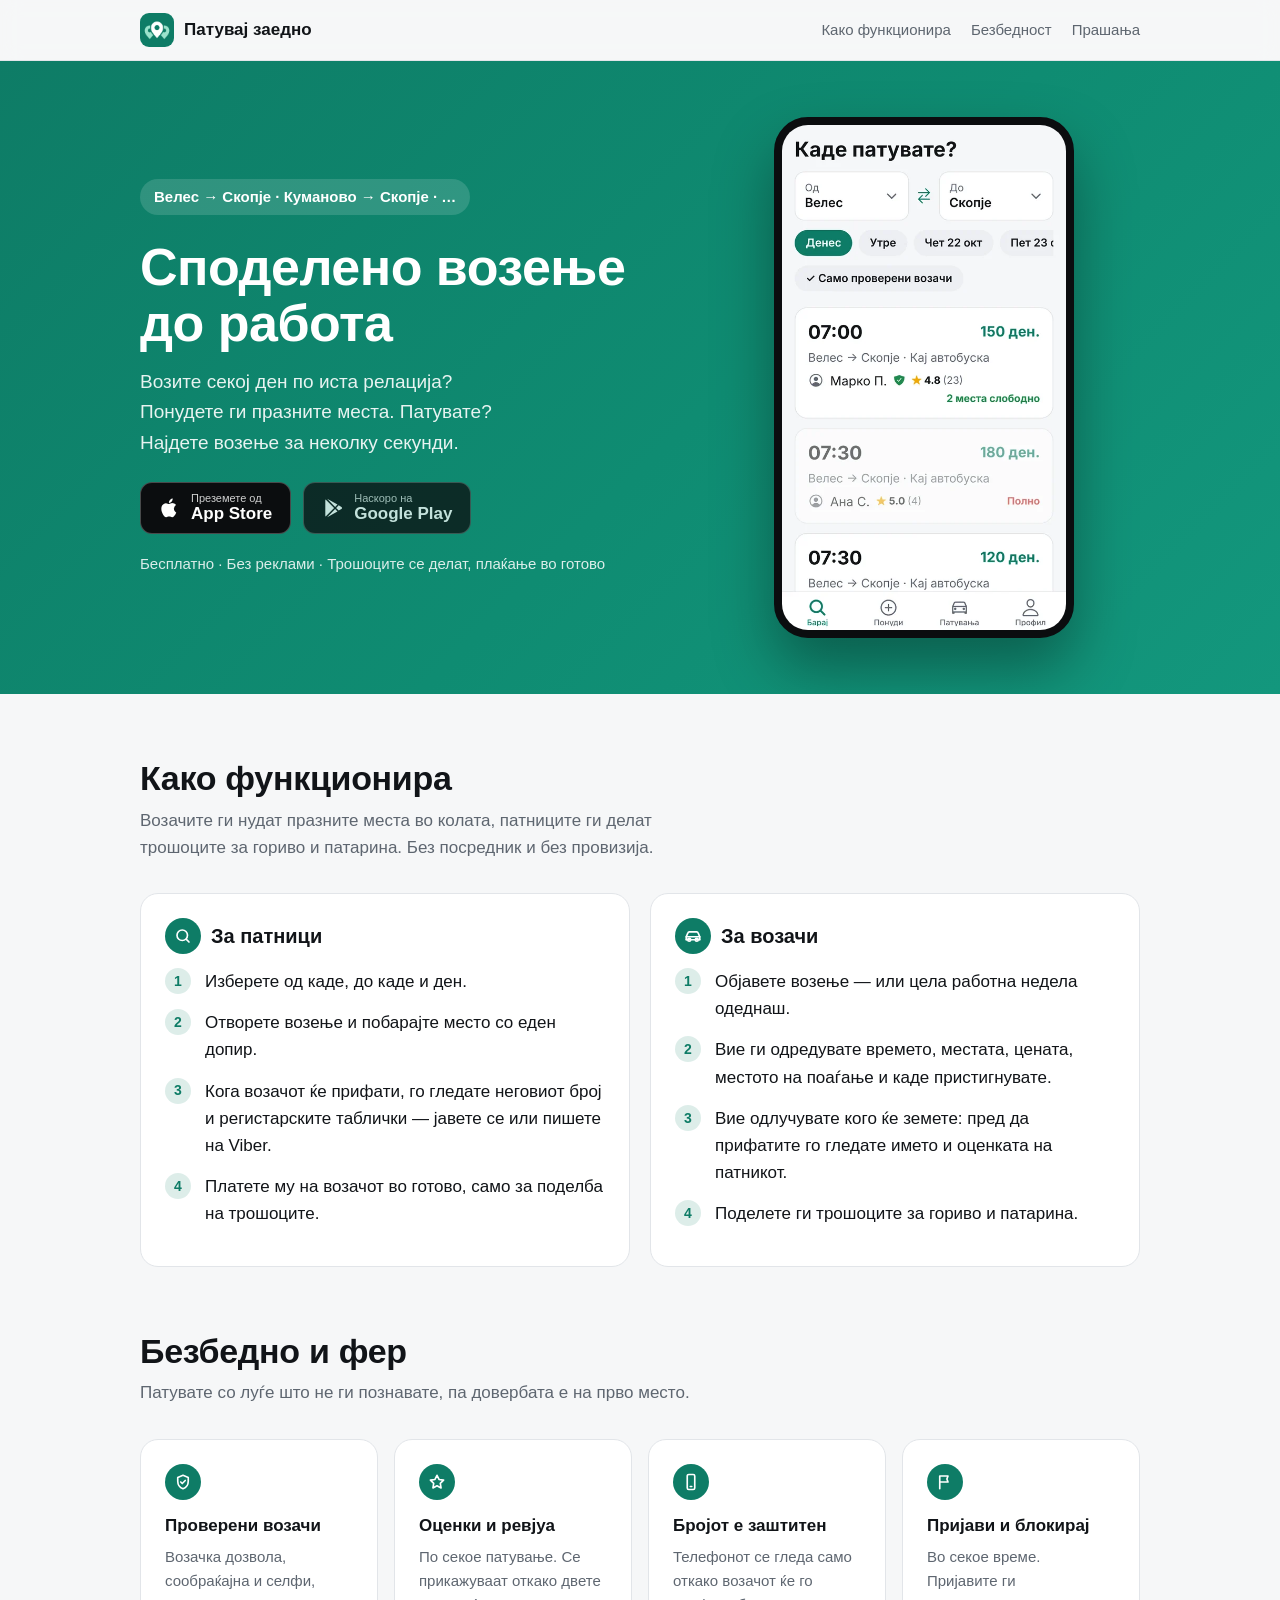
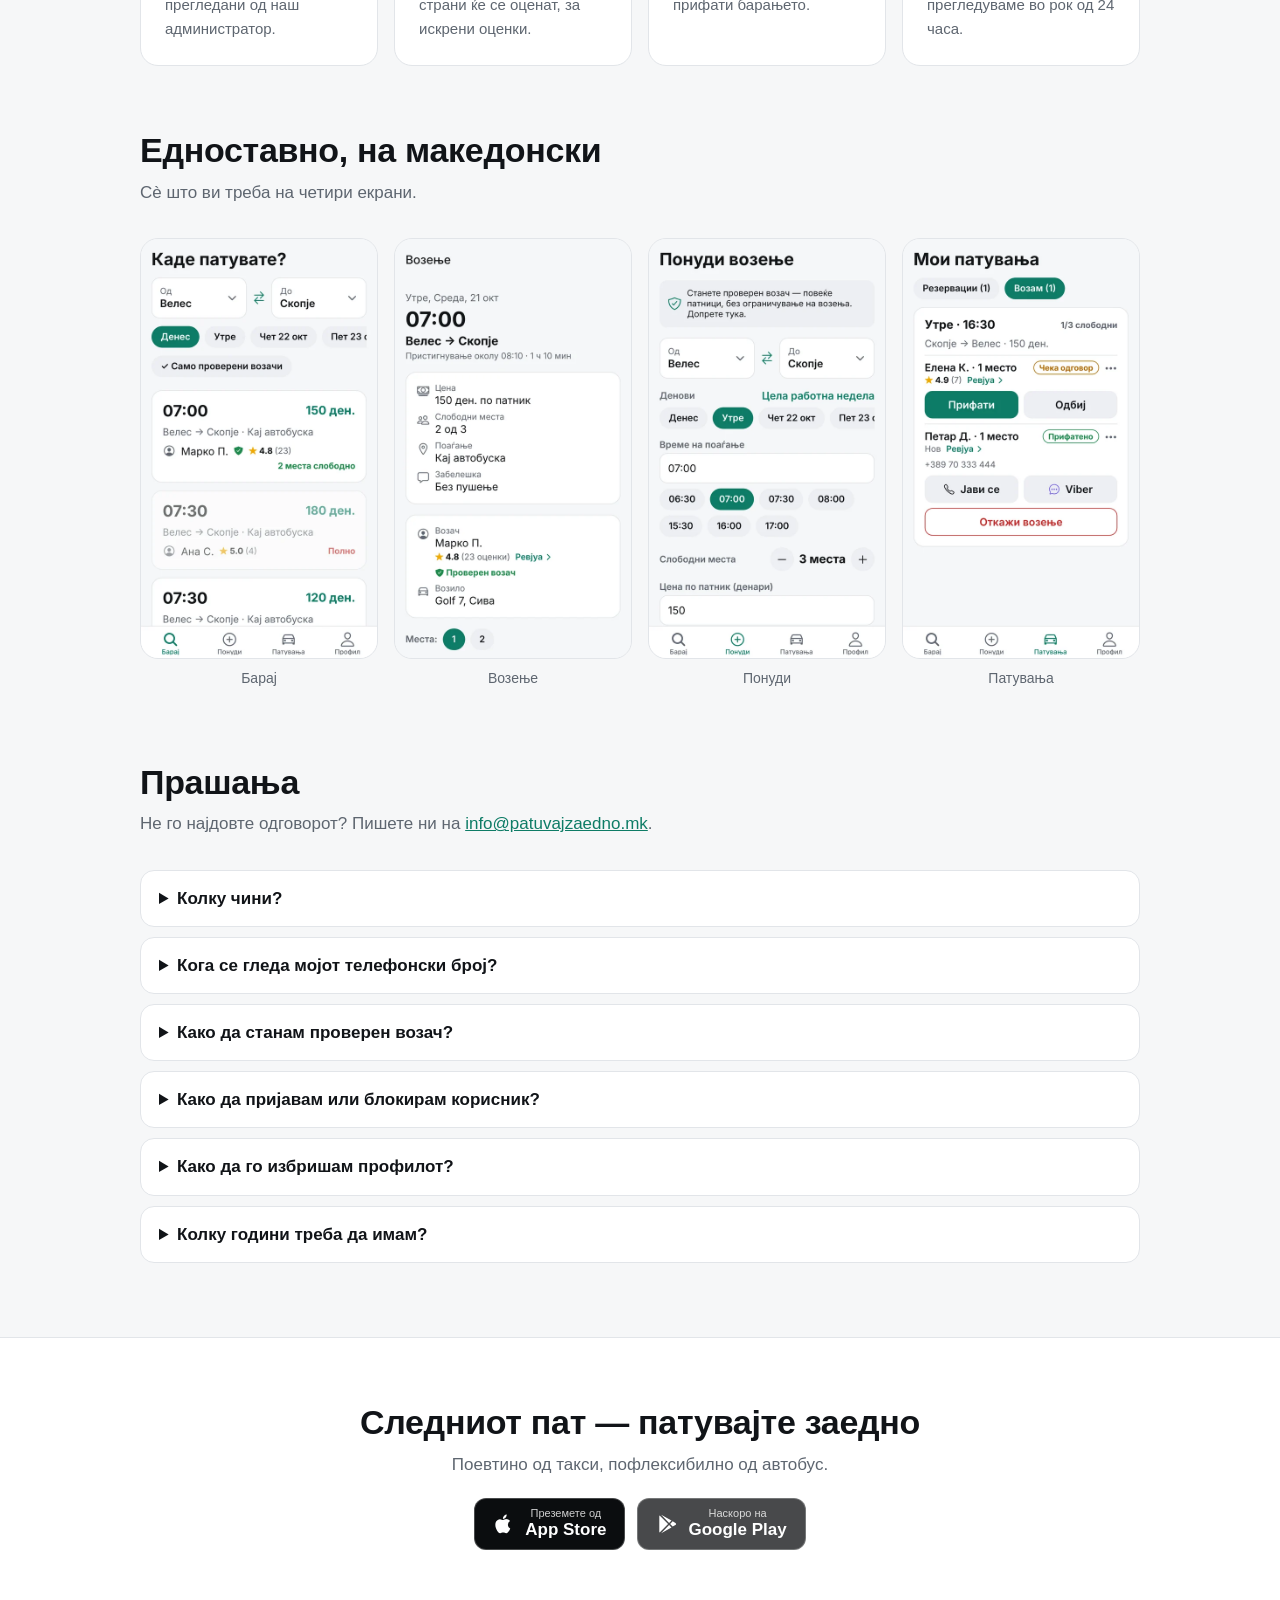
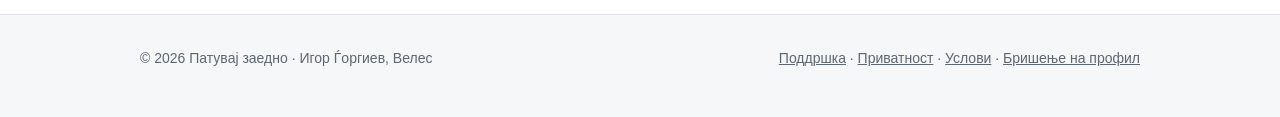
==== index.html @ eb83bfa4 "Add files via upload" ====
<!doctype html>
<html lang="mk">
<head>
<meta charset="utf-8">
<meta name="viewport" content="width=device-width, initial-scale=1">
<title>Патувај заедно — споделено возење до работа</title>
<meta name="description" content="Споделено возење за секојдневни патници низ Македонија: Велес–Скопје, Куманово–Скопје и други релации. Возачите ги нудат празните места, патниците ги делат трошоците. Бесплатно, без реклами.">
<meta name="theme-color" content="#0E7C66">
<link rel="icon" href="img/favicon.png">
<link rel="apple-touch-icon" href="img/apple-touch-icon.png">
<meta property="og:type" content="website">
<meta property="og:title" content="Патувај заедно — споделено возење до работа">
<meta property="og:description" content="Возите секој ден по иста релација? Понудете ги празните места. Патувате? Најдете возење за неколку секунди.">
<meta property="og:image" content="https://patuvajzaedno.mk/img/social-share.png">
<meta property="og:url" content="https://patuvajzaedno.mk/">
<meta name="twitter:card" content="summary_large_image">
<style>
  :root {
    --brand: #0e7c66; --brand-2: #13977d; --mint: #9be3cc;
    --text: #111418; --muted: #5e6670; --bg: #f6f7f8; --card: #ffffff; --border: #e2e5e9;
  }
  @media (prefers-color-scheme: dark) {
    :root { --text: #f2f4f6; --muted: #a3abb5; --bg: #0d0f12; --card: #171a1f; --border: #2a2f36; }
  }
  * { box-sizing: border-box; }
  html { scroll-behavior: smooth; }
  body { margin: 0; background: var(--bg); color: var(--text);
         font: 17px/1.6 -apple-system, BlinkMacSystemFont, "Segoe UI", Roboto, "Helvetica Neue", Arial, sans-serif; }
  a { color: var(--brand); }
  @media (prefers-color-scheme: dark) { a { color: #2bb596; } }
  .wrap { max-width: 1040px; margin: 0 auto; padding: 0 20px; }

  /* Top bar */
  .top { position: sticky; top: 0; z-index: 10; background: color-mix(in srgb, var(--bg) 88%, transparent);
         backdrop-filter: blur(10px); -webkit-backdrop-filter: blur(10px); border-bottom: 1px solid var(--border); }
  .top .wrap { display: flex; align-items: center; justify-content: space-between; height: 60px; gap: 16px; }
  .logo { display: flex; align-items: center; gap: 10px; text-decoration: none; color: var(--text); font-weight: 700; }
  .logo img { width: 34px; height: 34px; border-radius: 9px; }
  .top nav { display: flex; gap: 20px; font-size: 15px; }
  .top nav a { color: var(--muted); text-decoration: none; }
  .top nav a:hover { color: var(--text); }
  @media (max-width: 640px) { .top nav { display: none; } }

  /* Hero */
  .hero { background: linear-gradient(135deg, #0e7c66 0%, #0f8c72 55%, #13977d 100%); color: #fff; overflow: hidden; }
  .hero .wrap { display: grid; grid-template-columns: 1.1fr .9fr; gap: 40px; align-items: center; padding-top: 56px; padding-bottom: 56px; }
  .hero h1 { font-size: clamp(34px, 5vw, 52px); line-height: 1.08; margin: 0 0 16px; letter-spacing: -0.5px; }
  .hero p.lead { font-size: 19px; margin: 0 0 24px; color: rgba(255,255,255,.9); max-width: 34ch; }
  .routes { display: inline-block; background: rgba(255,255,255,.14); border-radius: 999px; padding: 6px 14px; font-size: 15px; font-weight: 600; margin-bottom: 24px; }
  .stores { display: flex; flex-wrap: wrap; gap: 12px; }
  .store { display: inline-flex; align-items: center; gap: 10px; min-height: 52px; padding: 8px 18px; border-radius: 12px;
           background: #0b0d0f; color: #fff; text-decoration: none; border: 1px solid rgba(255,255,255,.25); }
  .store svg { width: 22px; height: 22px; fill: #fff; flex: none; }
  .store small { display: block; font-size: 11px; opacity: .8; line-height: 1.1; }
  .store b { display: block; font-size: 17px; line-height: 1.2; }
  .store.soon { opacity: .75; cursor: default; }
  .facts { margin: 18px 0 0; font-size: 15px; color: rgba(255,255,255,.85); }
  .phone { justify-self: center; width: min(300px, 80%); border-radius: 34px; border: 8px solid #0b0d0f; background: #0b0d0f;
           box-shadow: 0 30px 60px rgba(0,0,0,.35); overflow: hidden; }
  .phone img { display: block; width: 100%; height: auto; }
  @media (max-width: 820px) {
    .hero .wrap { grid-template-columns: 1fr; padding-top: 40px; padding-bottom: 48px; }
    .phone { width: min(260px, 70%); }
  }

  /* Sections */
  section { padding: 64px 0; }
  section h2 { font-size: clamp(26px, 3.5vw, 34px); line-height: 1.2; margin: 0 0 8px; letter-spacing: -0.3px; }
  section .sub { color: var(--muted); margin: 0 0 32px; max-width: 60ch; }
  .two { display: grid; grid-template-columns: 1fr 1fr; gap: 20px; }
  @media (max-width: 760px) { .two { grid-template-columns: 1fr; } }
  .card { background: var(--card); border: 1px solid var(--border); border-radius: 18px; padding: 24px; }
  .card h3 { margin: 0 0 14px; font-size: 20px; display: flex; align-items: center; gap: 10px; }
  .badge { width: 36px; height: 36px; border-radius: 50%; background: var(--brand); display: grid; place-items: center; flex: none; }
  .badge svg { width: 18px; height: 18px; fill: none; stroke: #fff; stroke-width: 2.2; stroke-linecap: round; stroke-linejoin: round; }
  ol.steps { margin: 0; padding: 0; list-style: none; counter-reset: s; }
  ol.steps li { counter-increment: s; position: relative; padding: 0 0 14px 40px; }
  ol.steps li::before { content: counter(s); position: absolute; left: 0; top: 0; width: 26px; height: 26px; border-radius: 50%;
                        background: color-mix(in srgb, var(--brand) 14%, transparent); color: var(--brand); font-weight: 700;
                        font-size: 14px; display: grid; place-items: center; }
  @media (prefers-color-scheme: dark) { ol.steps li::before { color: #2bb596; } }

  .grid4 { display: grid; grid-template-columns: repeat(4, 1fr); gap: 16px; }
  @media (max-width: 900px) { .grid4 { grid-template-columns: 1fr 1fr; } }
  @media (max-width: 520px) { .grid4 { grid-template-columns: 1fr; } }
  .feature h3 { font-size: 17px; margin: 12px 0 6px; }
  .feature p { margin: 0; color: var(--muted); font-size: 15px; }

  .shots { display: grid; grid-auto-flow: column; grid-auto-columns: minmax(200px, 1fr); gap: 16px; overflow-x: auto;
           padding-bottom: 8px; scroll-snap-type: x mandatory; }
  .shots figure { margin: 0; scroll-snap-align: start; }
  .shots img { width: 100%; height: auto; border-radius: 18px; border: 1px solid var(--border); display: block; }
  .shots figcaption { text-align: center; color: var(--muted); font-size: 14px; margin-top: 8px; }

  details { background: var(--card); border: 1px solid var(--border); border-radius: 14px; padding: 14px 18px; margin-bottom: 10px; }
  summary { cursor: pointer; font-weight: 600; }
  details p { margin: 10px 0 0; color: var(--muted); }

  .cta { background: var(--card); border-top: 1px solid var(--border); border-bottom: 1px solid var(--border); text-align: center; }
  .cta .stores { justify-content: center; margin-top: 20px; }
  footer { padding: 32px 0 48px; color: var(--muted); font-size: 14px; }
  footer .wrap { display: flex; flex-wrap: wrap; justify-content: space-between; gap: 12px; }
  footer a { color: var(--muted); }
</style>
</head>
<body>

<header class="top">
  <div class="wrap">
    <a class="logo" href="./"><img src="img/icon-192.png" alt="">Патувај заедно</a>
    <nav>
      <a href="#kako">Како функционира</a>
      <a href="#bezbednost">Безбедност</a>
      <a href="#prasanja">Прашања</a>
    </nav>
  </div>
</header>

<div class="hero">
  <div class="wrap">
    <div>
      <div class="routes">Велес → Скопје · Куманово → Скопје · …</div>
      <h1>Споделено возење до работа</h1>
      <p class="lead">Возите секој ден по иста релација? Понудете ги празните места. Патувате? Најдете возење за неколку секунди.</p>
      <div class="stores" data-stores></div>
      <p class="facts">Бесплатно · Без реклами · Трошоците се делат, плаќање во готово</p>
    </div>
    <div class="phone"><img src="img/screen-search.webp" width="540" height="960" alt="Апликацијата: листа на возења Велес → Скопје"></div>
  </div>
</div>

<main>
  <section id="kako">
    <div class="wrap">
      <h2>Како функционира</h2>
      <p class="sub">Возачите ги нудат празните места во колата, патниците ги делат трошоците за гориво и патарина. Без посредник и без провизија.</p>
      <div class="two">
        <div class="card">
          <h3><span class="badge"><svg viewBox="0 0 24 24"><circle cx="11" cy="11" r="7"/><path d="m20 20-3.5-3.5"/></svg></span>За патници</h3>
          <ol class="steps">
            <li>Изберете од каде, до каде и ден.</li>
            <li>Отворете возење и побарајте место со еден допир.</li>
            <li>Кога возачот ќе прифати, го гледате неговиот број и регистарските таблички — јавете се или пишете на Viber.</li>
            <li>Платете му на возачот во готово, само за поделба на трошоците.</li>
          </ol>
        </div>
        <div class="card">
          <h3><span class="badge"><svg viewBox="0 0 24 24"><path d="M3 17v-4l2.2-5.2A2 2 0 0 1 7 6.5h10a2 2 0 0 1 1.8 1.3L21 13v4"/><path d="M3 13h18M3 17h18"/><circle cx="7" cy="17" r="2"/><circle cx="17" cy="17" r="2"/></svg></span>За возачи</h3>
          <ol class="steps">
            <li>Објавете возење — или цела работна недела одеднаш.</li>
            <li>Вие ги одредувате времето, местата, цената, местото на поаѓање и каде пристигнувате.</li>
            <li>Вие одлучувате кого ќе земете: пред да прифатите го гледате името и оценката на патникот.</li>
            <li>Поделете ги трошоците за гориво и патарина.</li>
          </ol>
        </div>
      </div>
    </div>
  </section>

  <section id="bezbednost" style="padding-top: 0">
    <div class="wrap">
      <h2>Безбедно и фер</h2>
      <p class="sub">Патувате со луѓе што не ги познавате, па довербата е на прво место.</p>
      <div class="grid4">
        <div class="card feature">
          <span class="badge"><svg viewBox="0 0 24 24"><path d="M12 3 5 6v5c0 4.5 3 8.5 7 10 4-1.5 7-5.5 7-10V6l-7-3Z"/><path d="m9 12 2 2 4-4"/></svg></span>
          <h3>Проверени возачи</h3>
          <p>Возачка дозвола, сообраќајна и селфи, прегледани од наш администратор.</p>
        </div>
        <div class="card feature">
          <span class="badge"><svg viewBox="0 0 24 24"><path d="m12 3 2.7 5.6 6.1.9-4.4 4.3 1 6.1L12 17l-5.4 2.9 1-6.1-4.4-4.3 6.1-.9L12 3Z"/></svg></span>
          <h3>Оценки и ревјуа</h3>
          <p>По секое патување. Се прикажуваат откако двете страни ќе се оценат, за искрени оценки.</p>
        </div>
        <div class="card feature">
          <span class="badge"><svg viewBox="0 0 24 24"><rect x="7" y="2" width="10" height="20" rx="2"/><path d="M11 18h2"/></svg></span>
          <h3>Бројот е заштитен</h3>
          <p>Телефонот се гледа само откако возачот ќе го прифати барањето.</p>
        </div>
        <div class="card feature">
          <span class="badge"><svg viewBox="0 0 24 24"><path d="M5 21V4h11l-1.5 4L16 12H5"/></svg></span>
          <h3>Пријави и блокирај</h3>
          <p>Во секое време. Пријавите ги прегледуваме во рок од 24 часа.</p>
        </div>
      </div>
    </div>
  </section>

  <section style="padding-top: 0">
    <div class="wrap">
      <h2>Едноставно, на македонски</h2>
      <p class="sub">Сè што ви треба на четири екрани.</p>
      <div class="shots">
        <figure><img src="img/screen-search.webp" width="540" height="960" loading="lazy" alt="Барај: возења по релација и ден"><figcaption>Барај</figcaption></figure>
        <figure><img src="img/screen-ride.webp" width="540" height="960" loading="lazy" alt="Детали за возење и проверен возач"><figcaption>Возење</figcaption></figure>
        <figure><img src="img/screen-offer.webp" width="540" height="960" loading="lazy" alt="Понуди возење за цела недела"><figcaption>Понуди</figcaption></figure>
        <figure><img src="img/screen-trips.webp" width="540" height="960" loading="lazy" alt="Патувања: прифаќање патници и контакт"><figcaption>Патувања</figcaption></figure>
      </div>
    </div>
  </section>

  <section id="prasanja" style="padding-top: 0">
    <div class="wrap">
      <h2>Прашања</h2>
      <p class="sub">Не го најдовте одговорот? Пишете ни на <a href="mailto:info@patuvajzaedno.mk">info@patuvajzaedno.mk</a>.</p>
      <details><summary>Колку чини?</summary><p>Апликацијата е бесплатна и без реклами. Патникот му плаќа на возачот во готово, само за поделба на трошоците за гориво и патарина. Ние не наплаќаме провизија.</p></details>
      <details><summary>Кога се гледа мојот телефонски број?</summary><p>Само откако возачот ќе го прифати барањето — тогаш возачот и патникот ги гледаат броевите еден на друг.</p></details>
      <details><summary>Како да станам проверен возач?</summary><p>Во апликацијата: Профил → Проверен возач. Сликајте ја возачката, сообраќајната дозвола и селфи. Проверуваме во рок од 24 часа, а потоа фотографиите се бришат.</p></details>
      <details><summary>Како да пријавам или блокирам корисник?</summary><p>Отворете го возењето и допрете „Пријави или блокирај го возачот“. За патник: Патувања → Возам → „⋯“ до неговото име.</p></details>
      <details><summary>Како да го избришам профилот?</summary><p>Профил → Избриши профил. Без апликацијата: <a href="delete-account.html">Бришење на профил</a>.</p></details>
      <details><summary>Колку години треба да имам?</summary><p>Апликацијата е наменета за лица постари од 18 години.</p></details>
    </div>
  </section>
</main>

<div class="cta">
  <section>
    <div class="wrap">
      <h2>Следниот пат — патувајте заедно</h2>
      <p class="sub" style="margin: 0 auto">Поевтино од такси, пофлексибилно од автобус.</p>
      <div class="stores" data-stores></div>
    </div>
  </section>
</div>

<footer>
  <div class="wrap">
    <span>© 2026 Патувај заедно · Игор Ѓоргиев, Велес</span>
    <span>
      <a href="support.html">Поддршка</a> ·
      <a href="privacy.html">Приватност</a> ·
      <a href="terms.html">Услови</a> ·
      <a href="delete-account.html">Бришење на профил</a>
    </span>
  </div>
</footer>

<script>
  // Store links: switch "live" to true when each store has published the app
  var STORES = {
    ios:     { live: true,  url: 'https://apps.apple.com/mk/app/id6822459895' },
    android: { live: false, url: 'https://play.google.com/store/apps/details?id=mk.patuvaj.app' }
  };
  var APPLE = '<svg viewBox="0 0 24 24"><path d="M16.4 12.6c0-2.6 2.1-3.8 2.2-3.9-1.2-1.8-3.1-2-3.7-2-1.6-.2-3.1.9-3.9.9-.8 0-2-.9-3.4-.9-1.7 0-3.3 1-4.2 2.6-1.8 3.1-.5 7.7 1.3 10.2.8 1.2 1.8 2.6 3.1 2.5 1.3-.1 1.7-.8 3.3-.8 1.5 0 1.9.8 3.3.8 1.4 0 2.2-1.2 3-2.4 1-1.4 1.4-2.7 1.4-2.8-.1 0-2.6-1-2.6-4.2ZM13.9 4.9c.7-.9 1.2-2 1-3.2-1 0-2.3.7-3 1.6-.7.8-1.2 2-1.1 3.1 1.2.1 2.3-.6 3.1-1.5Z"/></svg>';
  var PLAY = '<svg viewBox="0 0 24 24"><path d="M4 2.6c-.3.3-.4.7-.4 1.2v16.4c0 .5.1.9.4 1.2l9.2-9.4L4 2.6Zm10.3 10.5 2.6 2.7-11.3 6.4 8.7-9.1Zm0-2.2L5.6 1.8l11.3 6.4-2.6 2.7Zm3.9-1.8 3 1.7c.9.5.9 1.8 0 2.3l-3 1.7-2.8-2.9 2.8-2.8Z"/></svg>';
  function button(store, icon, top, name) {
    var s = STORES[store];
    if (s.live) return '<a class="store" href="' + s.url + '">' + icon + '<span><small>' + top + '</small><b>' + name + '</b></span></a>';
    return '<span class="store soon">' + icon + '<span><small>Наскоро на</small><b>' + name + '</b></span></span>';
  }
  document.querySelectorAll('[data-stores]').forEach(function (el) {
    el.innerHTML = button('ios', APPLE, 'Преземете од', 'App Store') + button('android', PLAY, 'Преземете од', 'Google Play');
  });
</script>
</body>
</html>
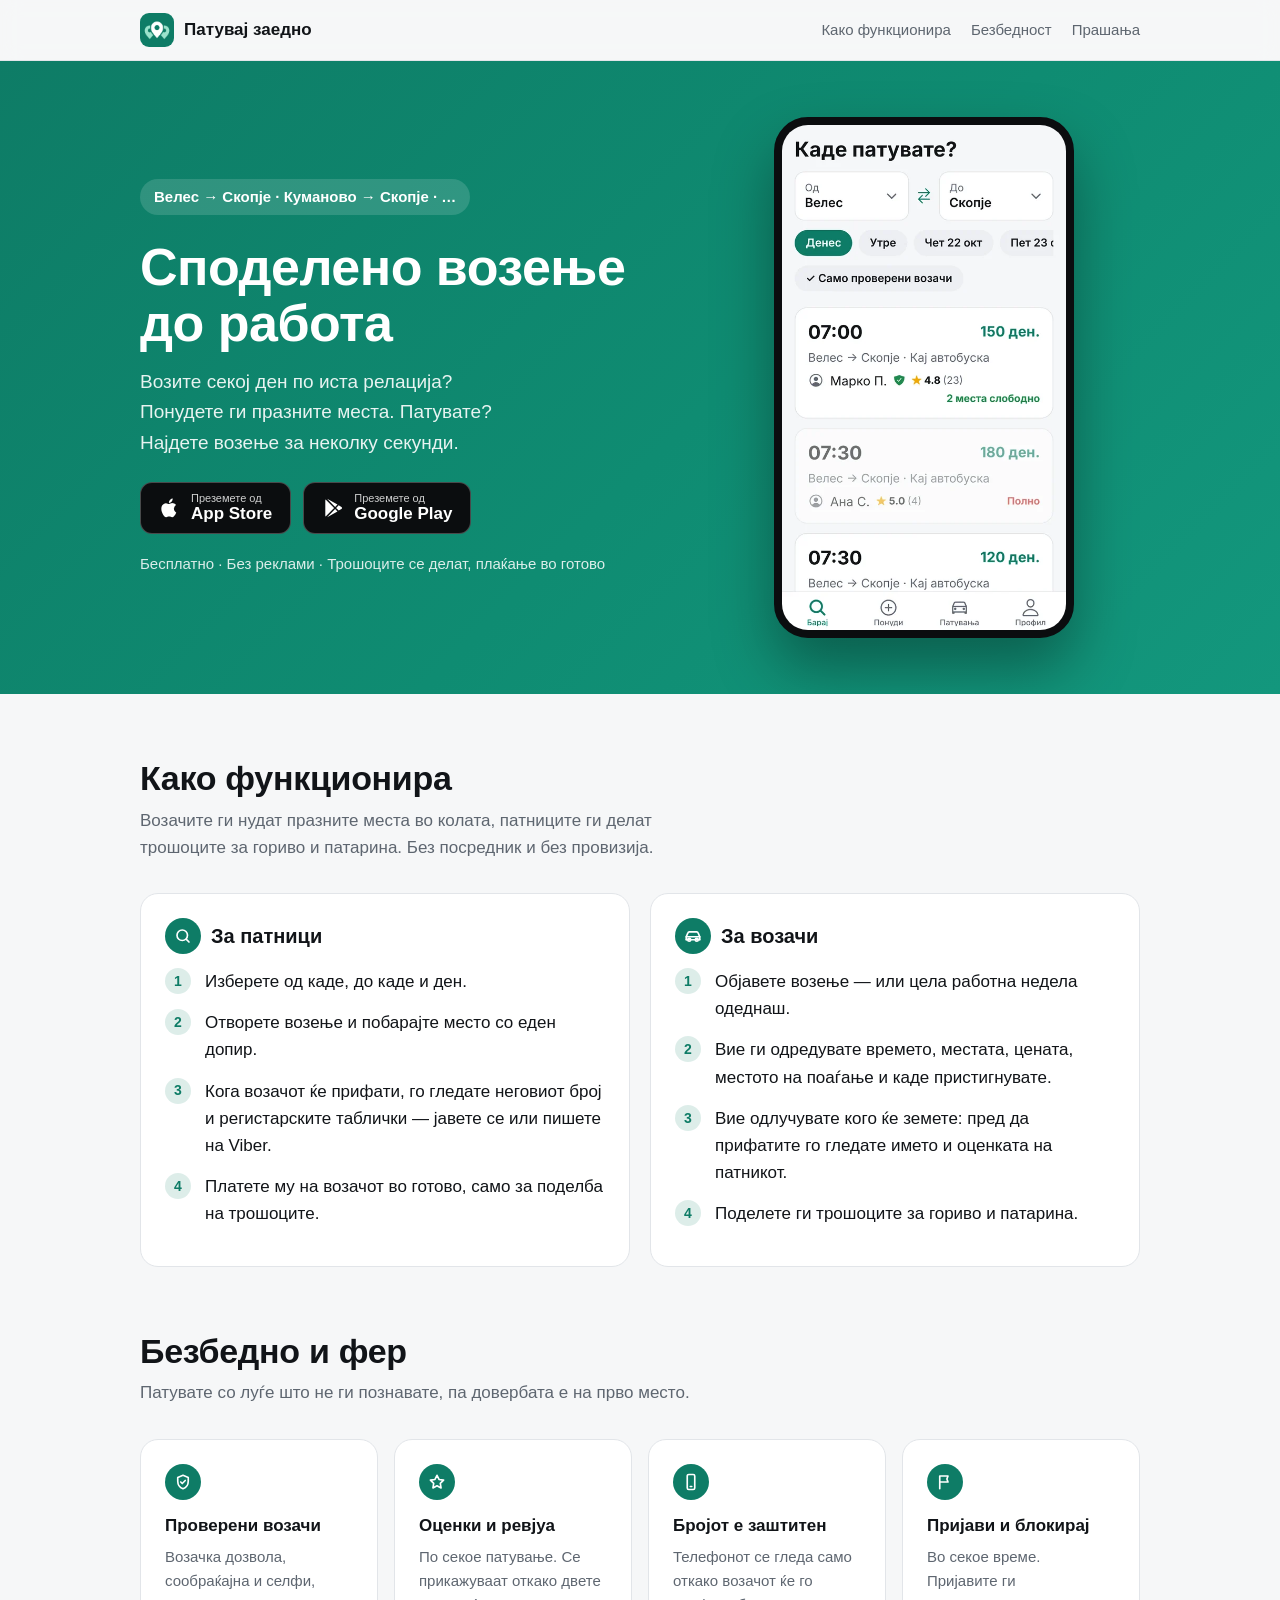
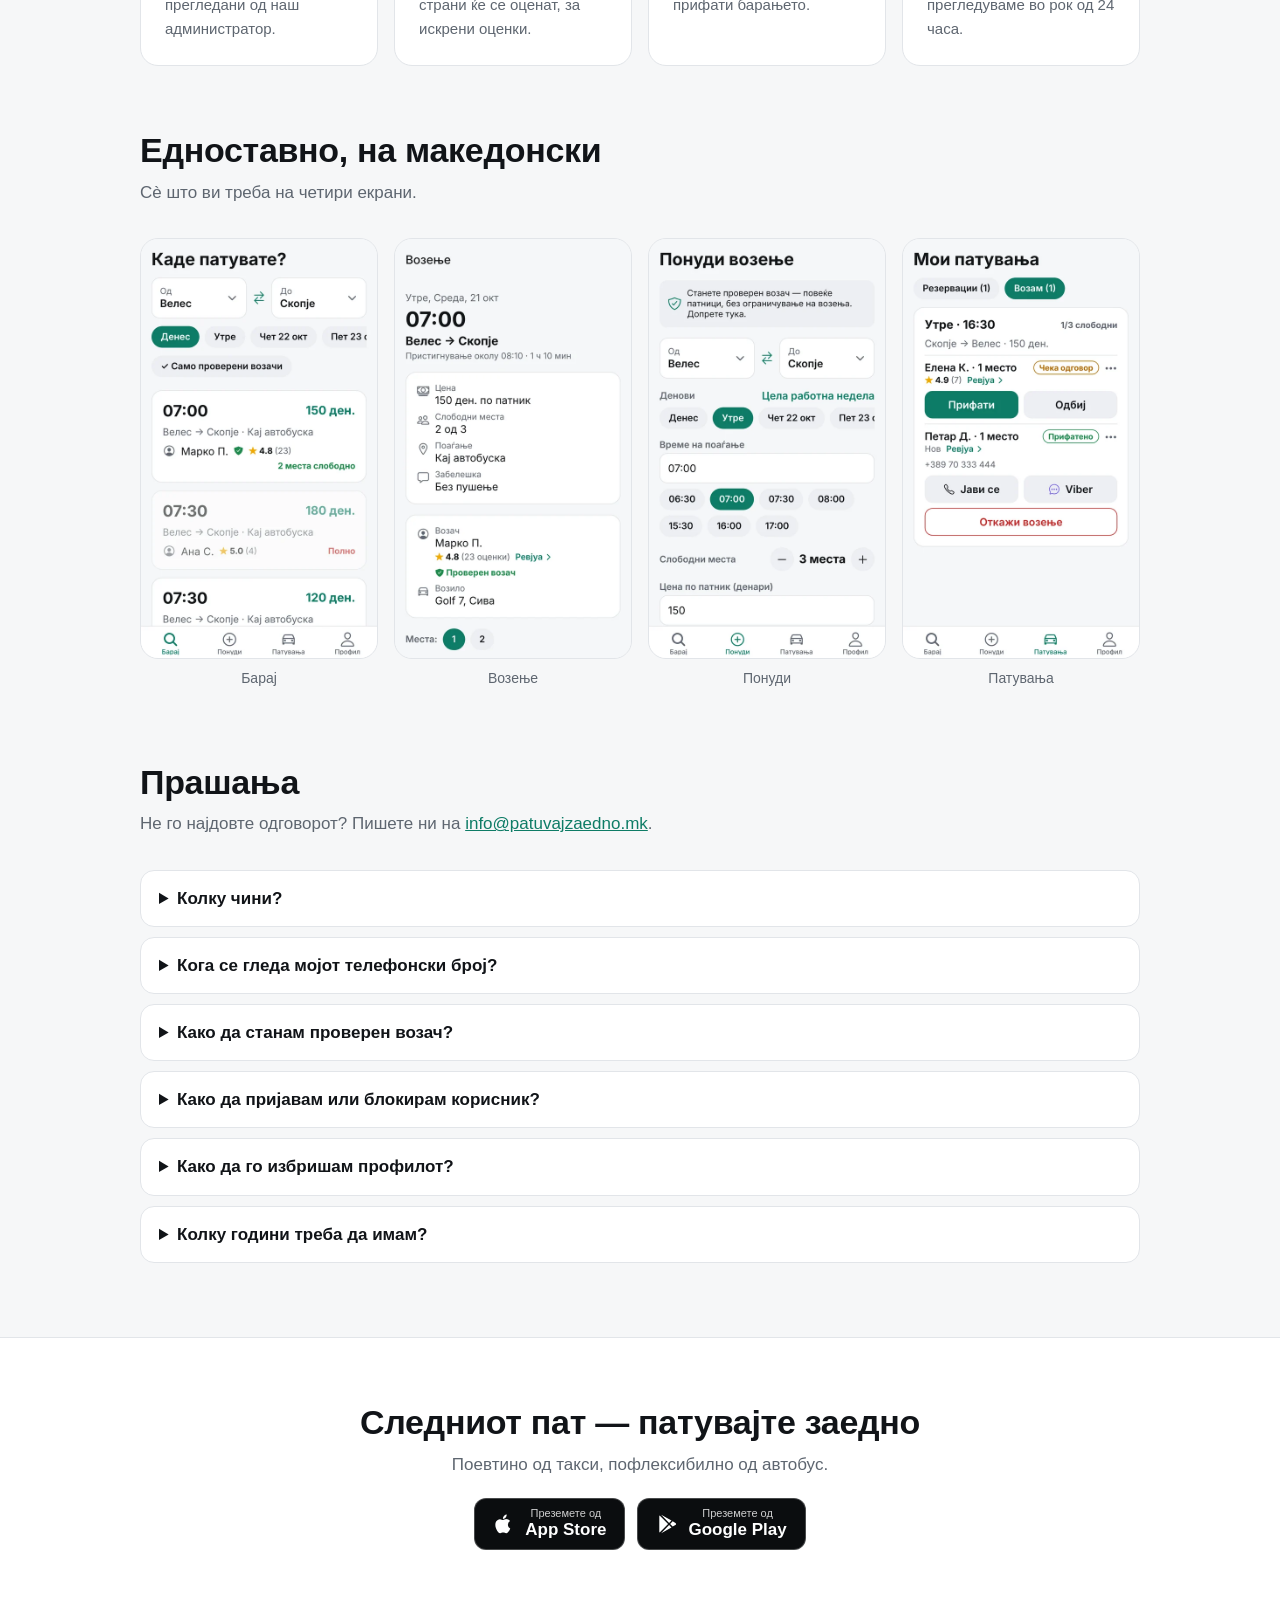
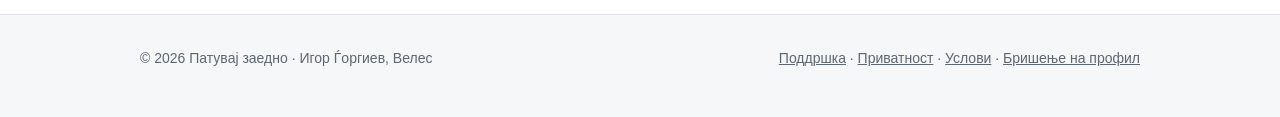
==== commit 6665886d: "Add files via upload" ====
--- a/index.html
+++ b/index.html
@@ -239,7 +239,7 @@
   // Store links: switch "live" to true when each store has published the app
   var STORES = {
     ios:     { live: true,  url: 'https://apps.apple.com/mk/app/id6822459895' },
-    android: { live: false, url: 'https://play.google.com/store/apps/details?id=mk.patuvaj.app' }
+    android: { live: true,  url: 'https://play.google.com/store/apps/details?id=mk.patuvaj.app' }
   };
   var APPLE = '<svg viewBox="0 0 24 24"><path d="M16.4 12.6c0-2.6 2.1-3.8 2.2-3.9-1.2-1.8-3.1-2-3.7-2-1.6-.2-3.1.9-3.9.9-.8 0-2-.9-3.4-.9-1.7 0-3.3 1-4.2 2.6-1.8 3.1-.5 7.7 1.3 10.2.8 1.2 1.8 2.6 3.1 2.5 1.3-.1 1.7-.8 3.3-.8 1.5 0 1.9.8 3.3.8 1.4 0 2.2-1.2 3-2.4 1-1.4 1.4-2.7 1.4-2.8-.1 0-2.6-1-2.6-4.2ZM13.9 4.9c.7-.9 1.2-2 1-3.2-1 0-2.3.7-3 1.6-.7.8-1.2 2-1.1 3.1 1.2.1 2.3-.6 3.1-1.5Z"/></svg>';
   var PLAY = '<svg viewBox="0 0 24 24"><path d="M4 2.6c-.3.3-.4.7-.4 1.2v16.4c0 .5.1.9.4 1.2l9.2-9.4L4 2.6Zm10.3 10.5 2.6 2.7-11.3 6.4 8.7-9.1Zm0-2.2L5.6 1.8l11.3 6.4-2.6 2.7Zm3.9-1.8 3 1.7c.9.5.9 1.8 0 2.3l-3 1.7-2.8-2.9 2.8-2.8Z"/></svg>';
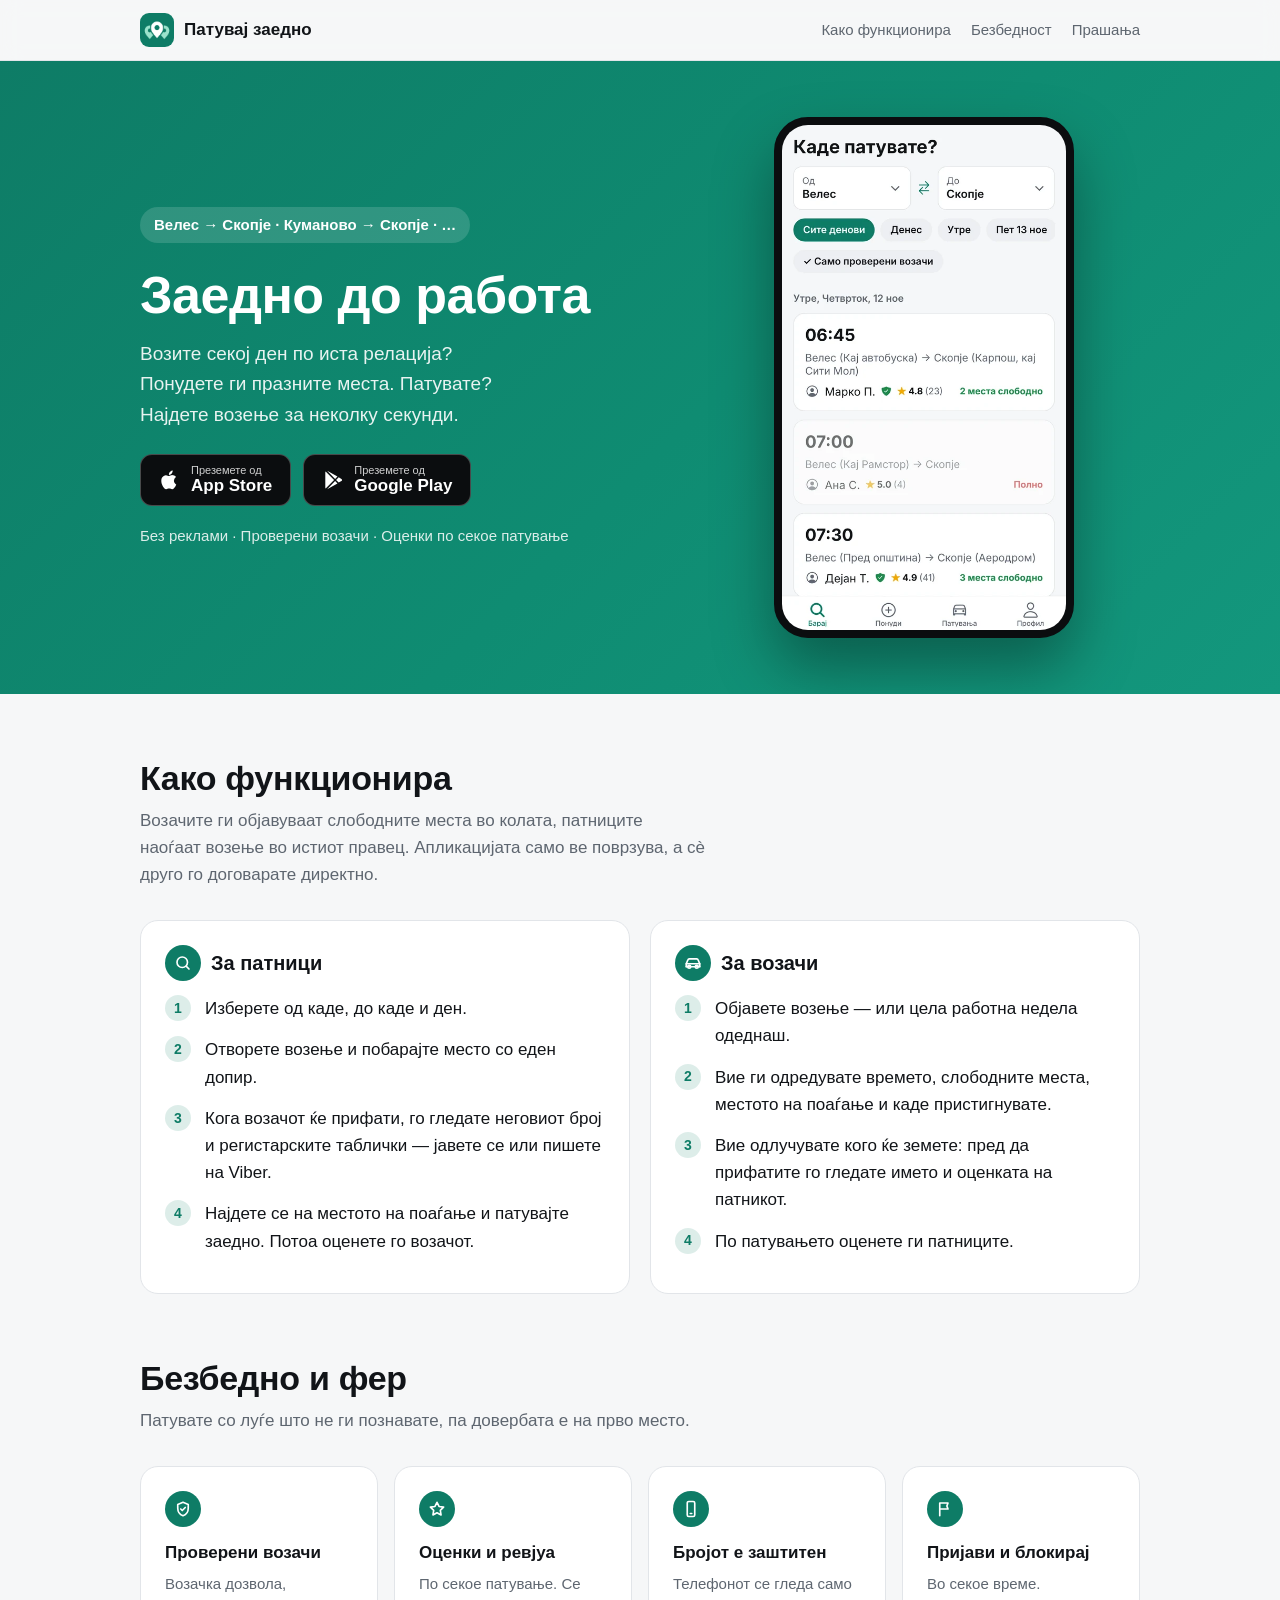
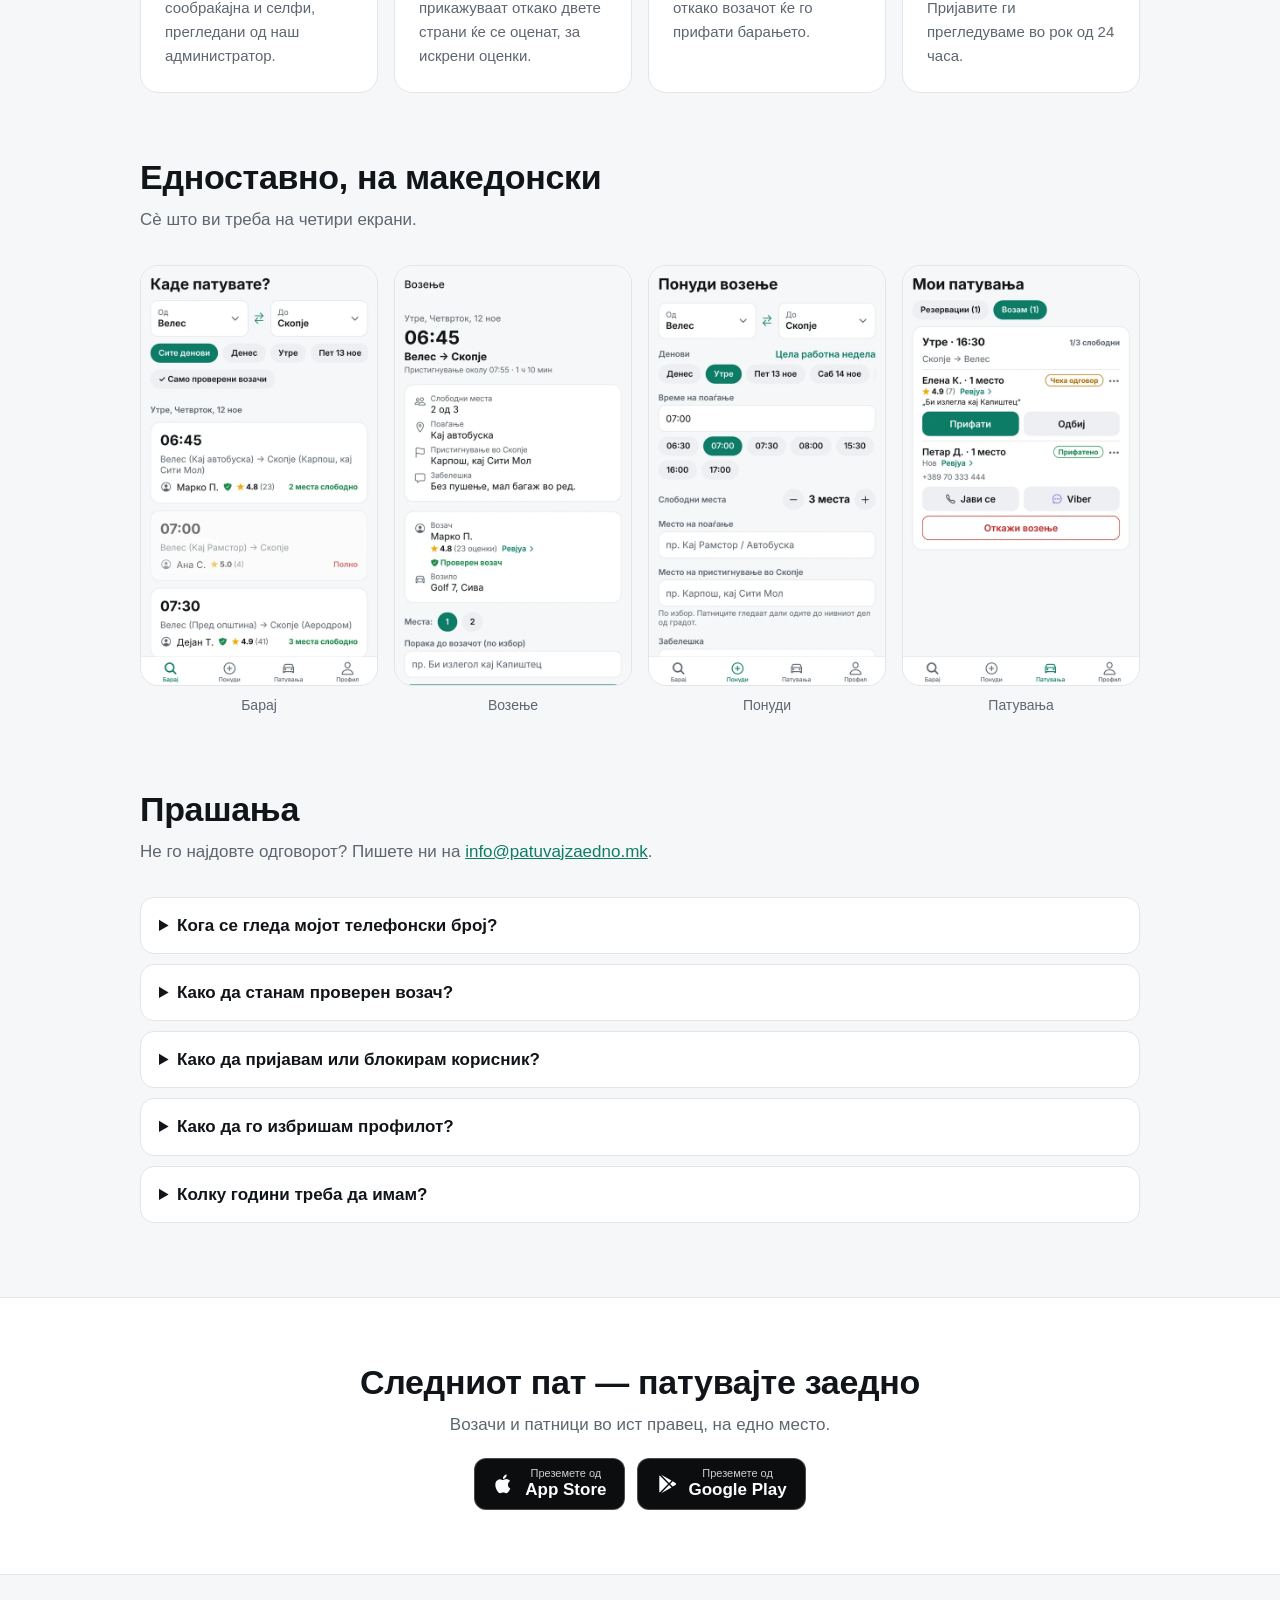
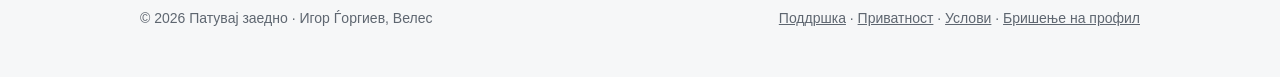
==== commit 69cab5ae: "Add files via upload" ====
--- a/index.html
+++ b/index.html
@@ -3,13 +3,13 @@
 <head>
 <meta charset="utf-8">
 <meta name="viewport" content="width=device-width, initial-scale=1">
-<title>Патувај заедно — споделено возење до работа</title>
-<meta name="description" content="Споделено возење за секојдневни патници низ Македонија: Велес–Скопје, Куманово–Скопје и други релации. Возачите ги нудат празните места, патниците ги делат трошоците. Бесплатно, без реклами.">
+<title>Патувај заедно — возачи и патници во ист правец</title>
+<meta name="description" content="Апликација што ги поврзува возачите и патниците што секој ден патуваат во ист правец низ Македонија: Велес–Скопје, Куманово–Скопје и други релации. Без реклами.">
 <meta name="theme-color" content="#0E7C66">
 <link rel="icon" href="img/favicon.png">
 <link rel="apple-touch-icon" href="img/apple-touch-icon.png">
 <meta property="og:type" content="website">
-<meta property="og:title" content="Патувај заедно — споделено возење до работа">
+<meta property="og:title" content="Патувај заедно — возачи и патници во ист правец">
 <meta property="og:description" content="Возите секој ден по иста релација? Понудете ги празните места. Патувате? Најдете возење за неколку секунди.">
 <meta property="og:image" content="https://patuvajzaedno.mk/img/social-share.png">
 <meta property="og:url" content="https://patuvajzaedno.mk/">
@@ -120,10 +120,10 @@
   <div class="wrap">
     <div>
       <div class="routes">Велес → Скопје · Куманово → Скопје · …</div>
-      <h1>Споделено возење до работа</h1>
+      <h1>Заедно до работа</h1>
       <p class="lead">Возите секој ден по иста релација? Понудете ги празните места. Патувате? Најдете возење за неколку секунди.</p>
       <div class="stores" data-stores></div>
-      <p class="facts">Бесплатно · Без реклами · Трошоците се делат, плаќање во готово</p>
+      <p class="facts">Без реклами · Проверени возачи · Оценки по секое патување</p>
     </div>
     <div class="phone"><img src="img/screen-search.webp" width="540" height="960" alt="Апликацијата: листа на возења Велес → Скопје"></div>
   </div>
@@ -133,7 +133,7 @@
   <section id="kako">
     <div class="wrap">
       <h2>Како функционира</h2>
-      <p class="sub">Возачите ги нудат празните места во колата, патниците ги делат трошоците за гориво и патарина. Без посредник и без провизија.</p>
+      <p class="sub">Возачите ги објавуваат слободните места во колата, патниците наоѓаат возење во истиот правец. Апликацијата само ве поврзува, а сè друго го договарате директно.</p>
       <div class="two">
         <div class="card">
           <h3><span class="badge"><svg viewBox="0 0 24 24"><circle cx="11" cy="11" r="7"/><path d="m20 20-3.5-3.5"/></svg></span>За патници</h3>
@@ -141,16 +141,16 @@
             <li>Изберете од каде, до каде и ден.</li>
             <li>Отворете возење и побарајте место со еден допир.</li>
             <li>Кога возачот ќе прифати, го гледате неговиот број и регистарските таблички — јавете се или пишете на Viber.</li>
-            <li>Платете му на возачот во готово, само за поделба на трошоците.</li>
+            <li>Најдете се на местото на поаѓање и патувајте заедно. Потоа оценете го возачот.</li>
           </ol>
         </div>
         <div class="card">
           <h3><span class="badge"><svg viewBox="0 0 24 24"><path d="M3 17v-4l2.2-5.2A2 2 0 0 1 7 6.5h10a2 2 0 0 1 1.8 1.3L21 13v4"/><path d="M3 13h18M3 17h18"/><circle cx="7" cy="17" r="2"/><circle cx="17" cy="17" r="2"/></svg></span>За возачи</h3>
           <ol class="steps">
             <li>Објавете возење — или цела работна недела одеднаш.</li>
-            <li>Вие ги одредувате времето, местата, цената, местото на поаѓање и каде пристигнувате.</li>
+            <li>Вие ги одредувате времето, слободните места, местото на поаѓање и каде пристигнувате.</li>
             <li>Вие одлучувате кого ќе земете: пред да прифатите го гледате името и оценката на патникот.</li>
-            <li>Поделете ги трошоците за гориво и патарина.</li>
+            <li>По патувањето оценете ги патниците.</li>
           </ol>
         </div>
       </div>
@@ -203,7 +203,6 @@
     <div class="wrap">
       <h2>Прашања</h2>
       <p class="sub">Не го најдовте одговорот? Пишете ни на <a href="mailto:info@patuvajzaedno.mk">info@patuvajzaedno.mk</a>.</p>
-      <details><summary>Колку чини?</summary><p>Апликацијата е бесплатна и без реклами. Патникот му плаќа на возачот во готово, само за поделба на трошоците за гориво и патарина. Ние не наплаќаме провизија.</p></details>
       <details><summary>Кога се гледа мојот телефонски број?</summary><p>Само откако возачот ќе го прифати барањето — тогаш возачот и патникот ги гледаат броевите еден на друг.</p></details>
       <details><summary>Како да станам проверен возач?</summary><p>Во апликацијата: Профил → Проверен возач. Сликајте ја возачката, сообраќајната дозвола и селфи. Проверуваме во рок од 24 часа, а потоа фотографиите се бришат.</p></details>
       <details><summary>Како да пријавам или блокирам корисник?</summary><p>Отворете го возењето и допрете „Пријави или блокирај го возачот“. За патник: Патувања → Возам → „⋯“ до неговото име.</p></details>
@@ -217,7 +216,7 @@
   <section>
     <div class="wrap">
       <h2>Следниот пат — патувајте заедно</h2>
-      <p class="sub" style="margin: 0 auto">Поевтино од такси, пофлексибилно од автобус.</p>
+      <p class="sub" style="margin: 0 auto">Возачи и патници во ист правец, на едно место.</p>
       <div class="stores" data-stores></div>
     </div>
   </section>
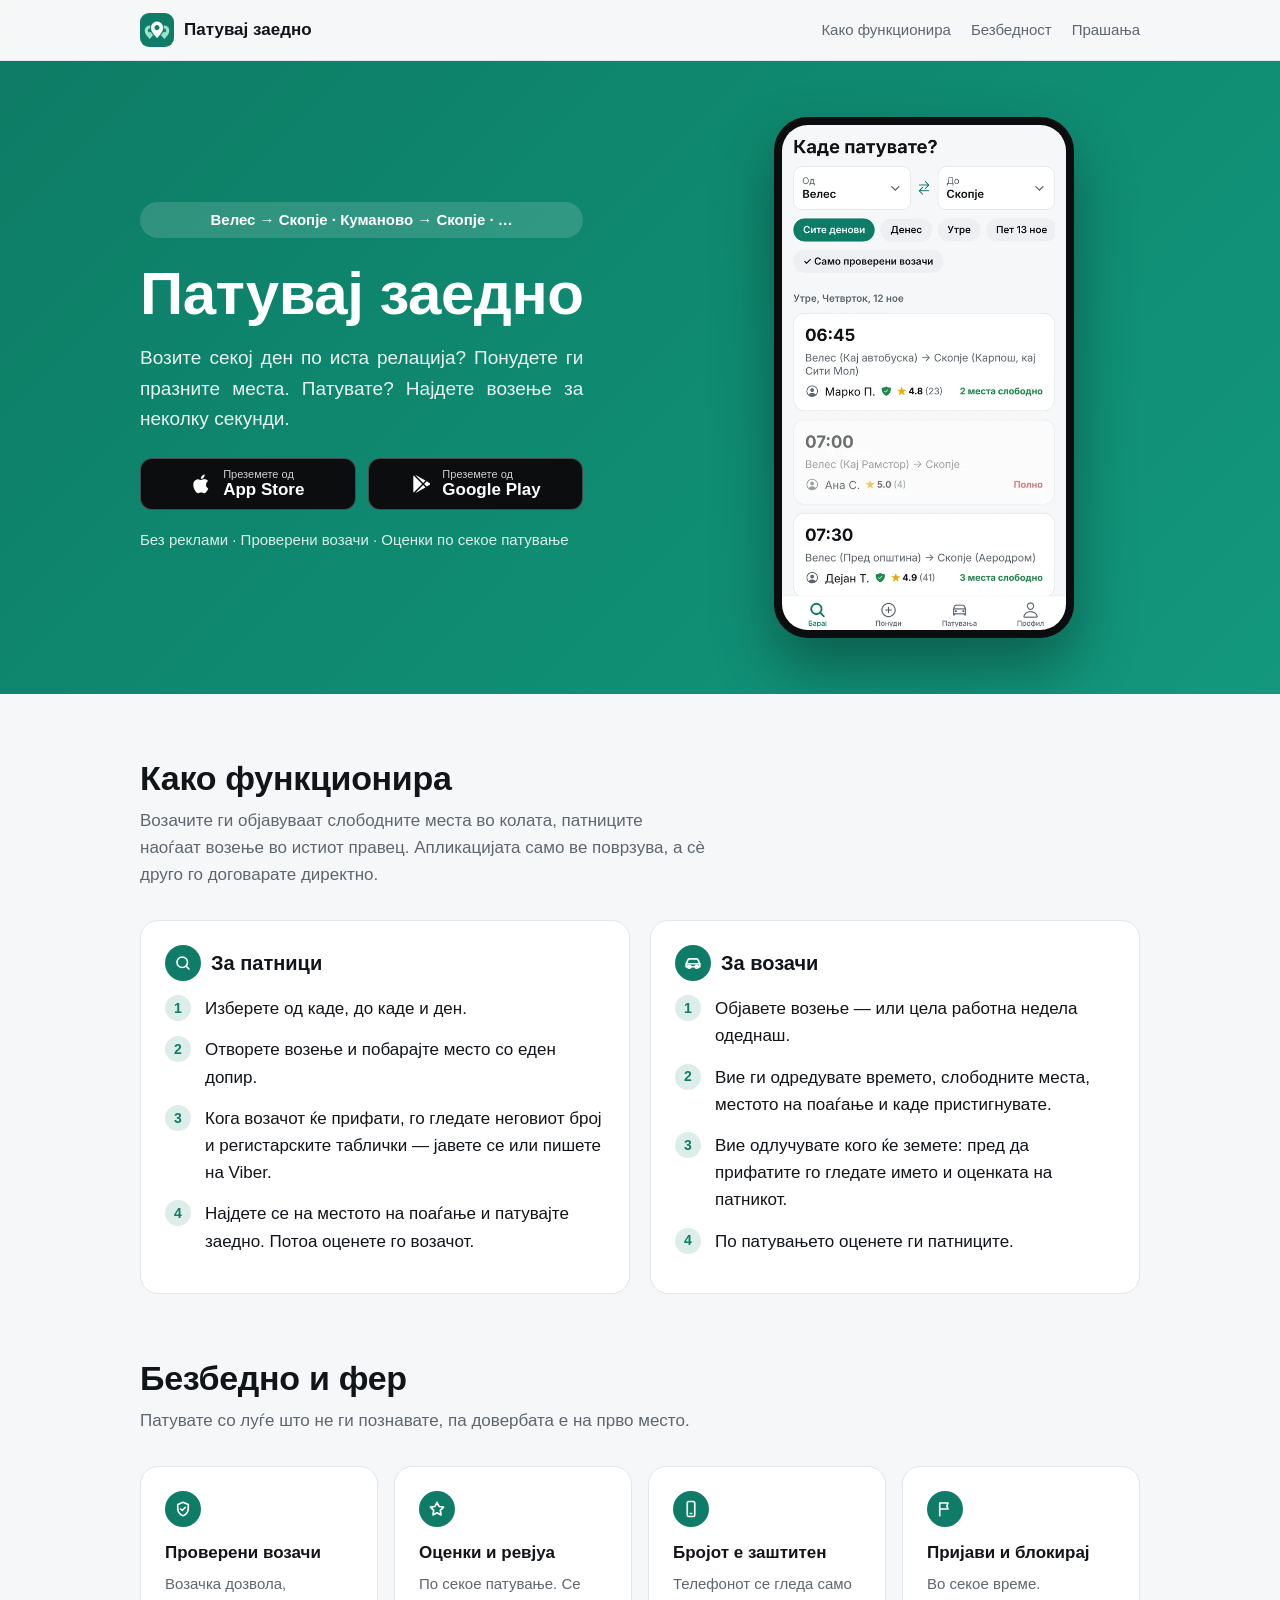
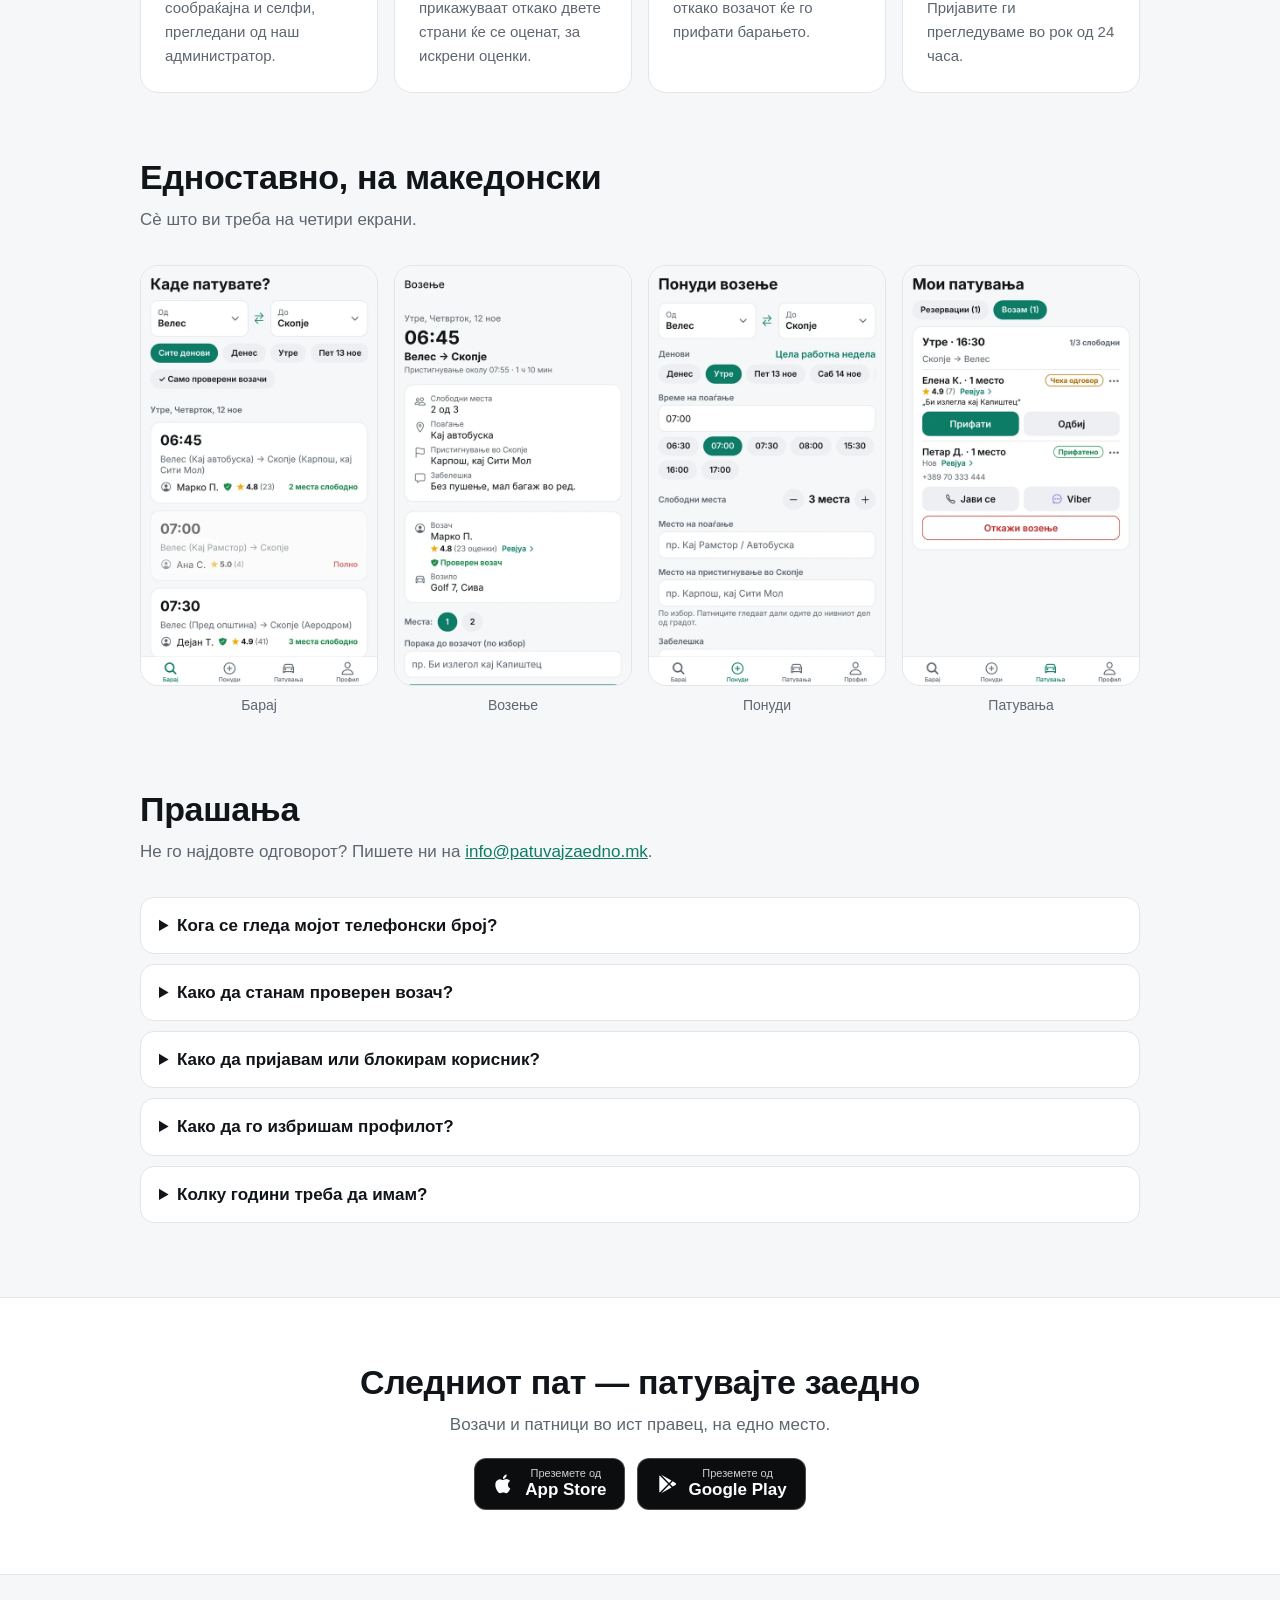
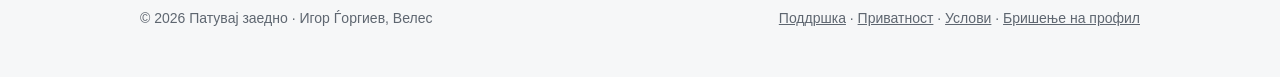
==== commit b275ff40: "Add files via upload" ====
--- a/index.html
+++ b/index.html
@@ -44,9 +44,28 @@
   /* Hero */
   .hero { background: linear-gradient(135deg, #0e7c66 0%, #0f8c72 55%, #13977d 100%); color: #fff; overflow: hidden; }
   .hero .wrap { display: grid; grid-template-columns: 1.1fr .9fr; gap: 40px; align-items: center; padding-top: 56px; padding-bottom: 56px; }
-  .hero h1 { font-size: clamp(34px, 5vw, 52px); line-height: 1.08; margin: 0 0 16px; letter-spacing: -0.5px; }
-  .hero p.lead { font-size: 19px; margin: 0 0 24px; color: rgba(255,255,255,.9); max-width: 34ch; }
-  .routes { display: inline-block; background: rgba(255,255,255,.14); border-radius: 999px; padding: 6px 14px; font-size: 15px; font-weight: 600; margin-bottom: 24px; }
+  .hero h1 { font-size: clamp(34px, 5.6vw, 60px); line-height: 1.08; margin: 0 0 16px; letter-spacing: -0.5px; }
+  /* The headline sets the width; the routes pill and the text below take exactly the same width */
+  .intro { display: grid; width: max-content; max-width: 100%; }
+  .hero p.lead { font-size: 19px; margin: 0 0 24px; color: rgba(255,255,255,.9); width: 0; min-width: 100%;
+                 text-align: justify; hyphens: none; text-wrap: pretty; }
+  .routes { display: block; width: 0; min-width: 100%; text-align: center; white-space: nowrap; overflow: hidden; text-overflow: ellipsis;
+            background: rgba(255,255,255,.14); border-radius: 999px; padding: 6px 14px; font-size: 15px; font-weight: 600; margin-bottom: 24px; }
+  .hero h1 { white-space: nowrap; }
+  /* Hero store buttons share the headline width, one half each */
+  .hero-stores { width: 0; min-width: 100%; flex-wrap: nowrap; }
+  .hero-stores .store { flex: 1 1 0; justify-content: center; padding: 8px 12px; }
+  .hero-stores .store b { white-space: nowrap; }
+  @media (max-width: 400px) {
+    .routes { font-size: 13px; padding: 6px 10px; }
+    .hero-stores { gap: 8px; }
+    .hero-stores .store { gap: 7px; padding: 8px 8px; }
+    .hero-stores .store b { font-size: 15px; }
+  }
+  @media (max-width: 640px) {
+    .hero h1 { font-size: min(46px, 11.5vw); }
+    .hero p.lead { text-align: left; }
+  }
   .stores { display: flex; flex-wrap: wrap; gap: 12px; }
   .store { display: inline-flex; align-items: center; gap: 10px; min-height: 52px; padding: 8px 18px; border-radius: 12px;
            background: #0b0d0f; color: #fff; text-decoration: none; border: 1px solid rgba(255,255,255,.25); }
@@ -119,10 +138,12 @@
 <div class="hero">
   <div class="wrap">
     <div>
-      <div class="routes">Велес → Скопје · Куманово → Скопје · …</div>
-      <h1>Заедно до работа</h1>
-      <p class="lead">Возите секој ден по иста релација? Понудете ги празните места. Патувате? Најдете возење за неколку секунди.</p>
-      <div class="stores" data-stores></div>
+      <div class="intro">
+        <div class="routes">Велес → Скопје · Куманово → Скопје · …</div>
+        <h1>Патувај заедно</h1>
+        <p class="lead">Возите секој ден по иста релација? Понудете ги празните места. Патувате? Најдете возење за неколку секунди.</p>
+        <div class="stores hero-stores" data-stores></div>
+      </div>
       <p class="facts">Без реклами · Проверени возачи · Оценки по секое патување</p>
     </div>
     <div class="phone"><img src="img/screen-search.webp" width="540" height="960" alt="Апликацијата: листа на возења Велес → Скопје"></div>
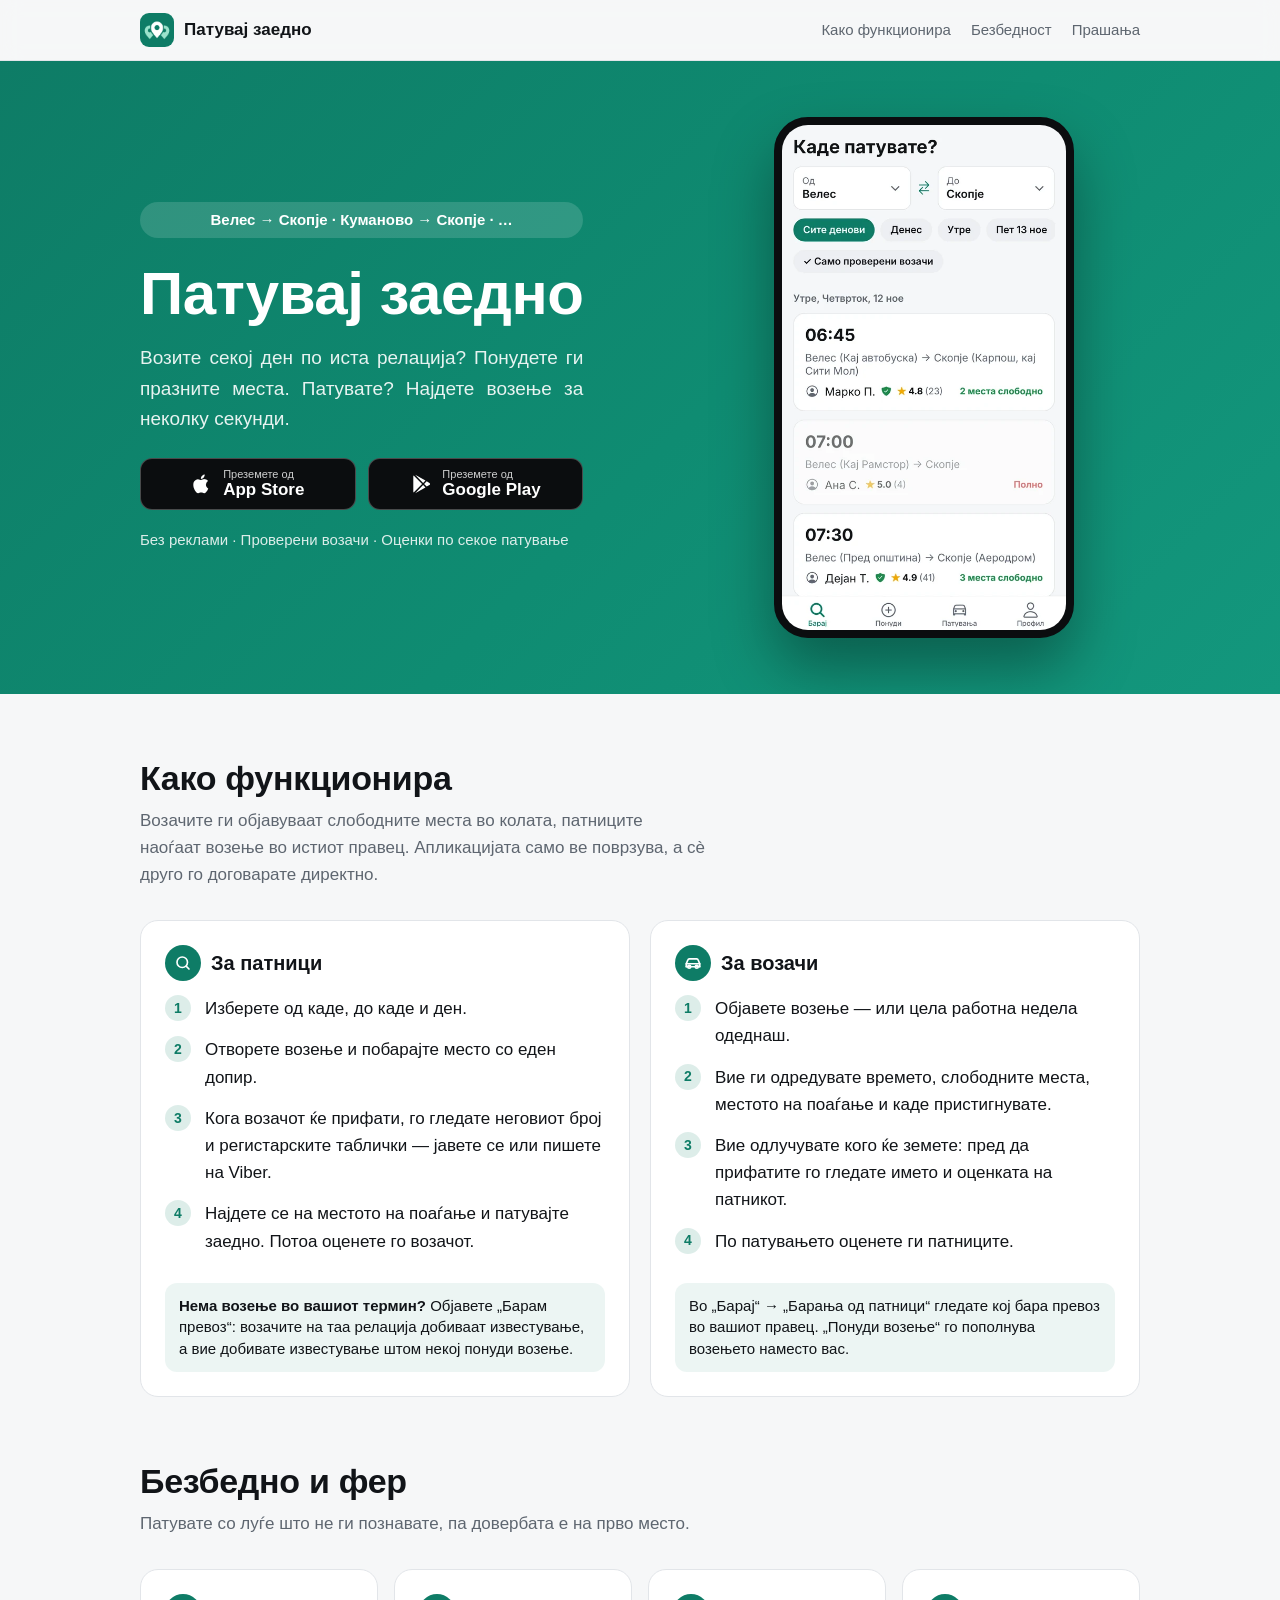
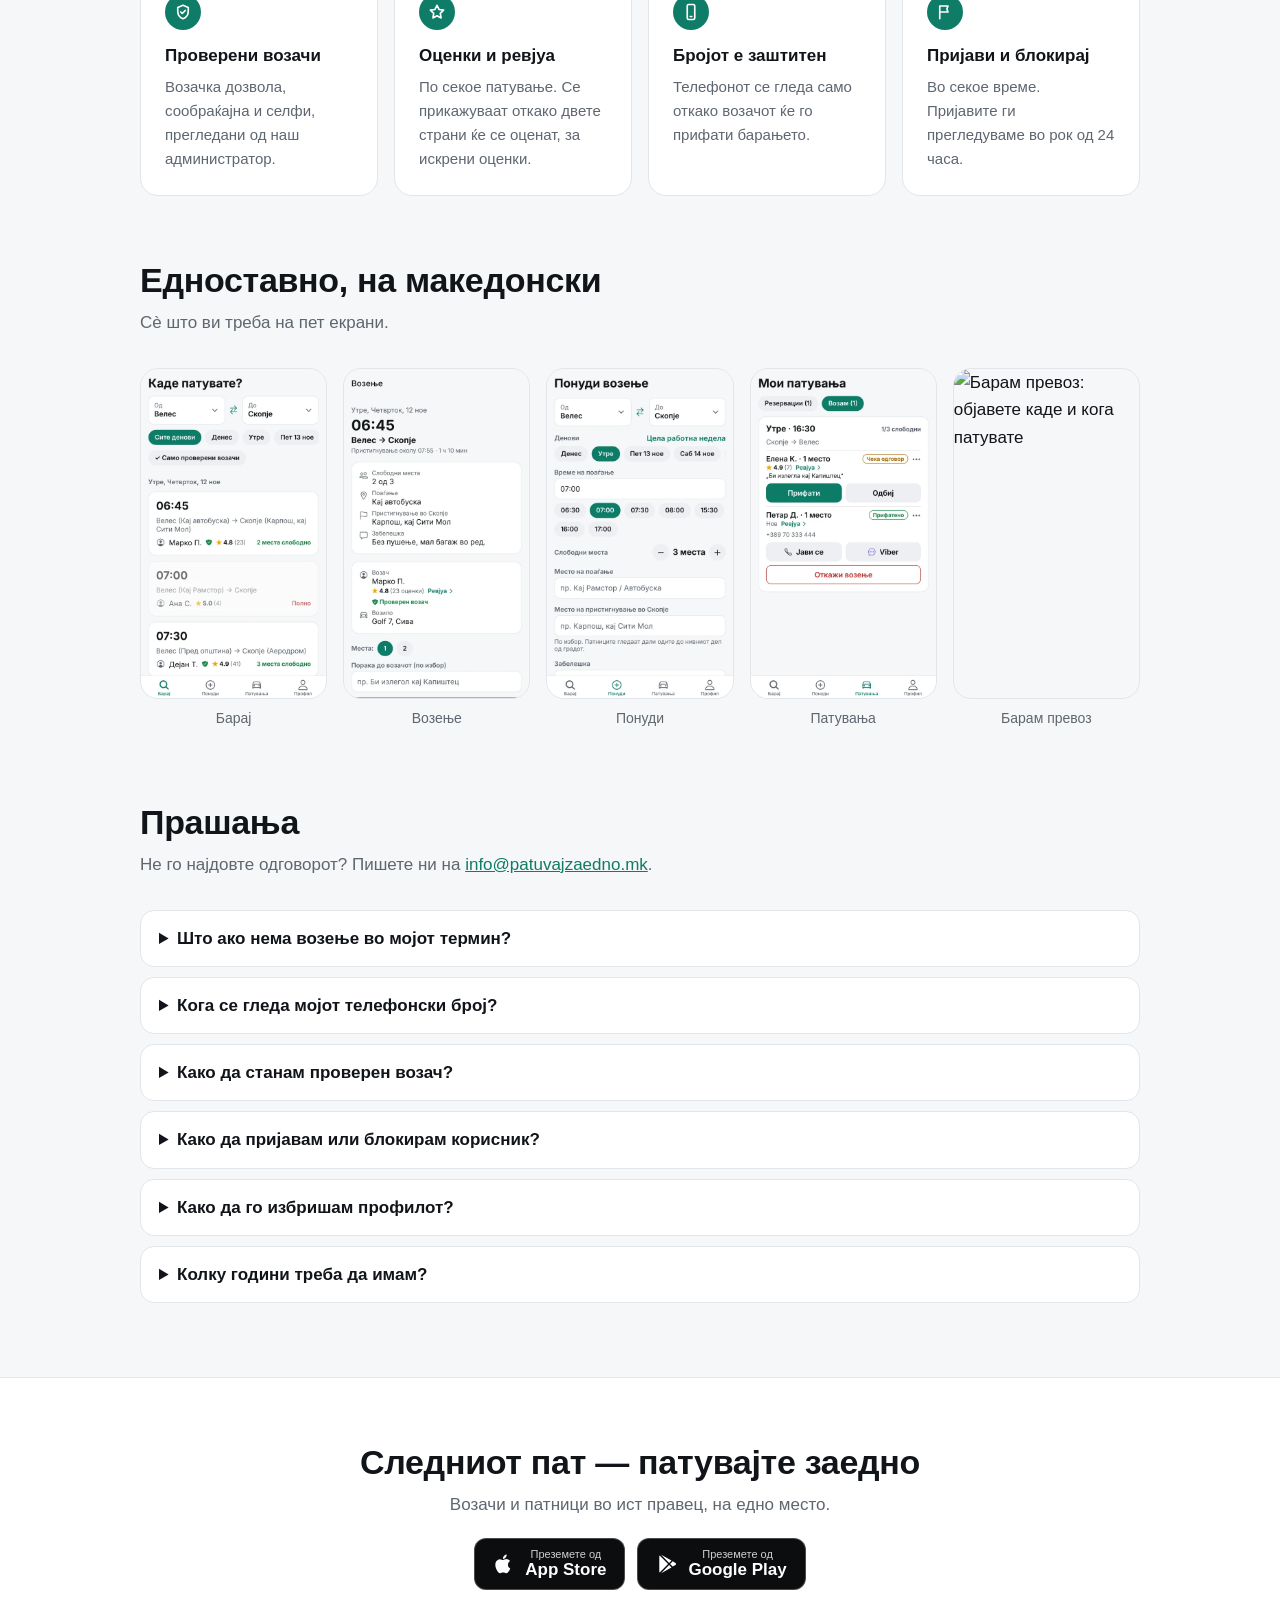
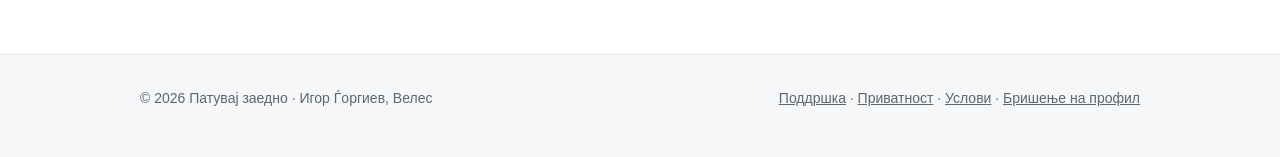
==== commit f6c67d2a: "Add files via upload" ====
--- a/index.html
+++ b/index.html
@@ -105,9 +105,10 @@
   .feature h3 { font-size: 17px; margin: 12px 0 6px; }
   .feature p { margin: 0; color: var(--muted); font-size: 15px; }
 
-  .shots { display: grid; grid-auto-flow: column; grid-auto-columns: minmax(200px, 1fr); gap: 16px; overflow-x: auto;
+  .shots { display: grid; grid-auto-flow: column; grid-auto-columns: minmax(170px, 1fr); gap: 16px; overflow-x: auto;
            padding-bottom: 8px; scroll-snap-type: x mandatory; }
   .shots figure { margin: 0; scroll-snap-align: start; }
+  .hint { margin: 14px 0 0; padding: 12px 14px; border-radius: 12px; background: rgba(14,124,102,.08); font-size: 15px; line-height: 1.45; }
   .shots img { width: 100%; height: auto; border-radius: 18px; border: 1px solid var(--border); display: block; }
   .shots figcaption { text-align: center; color: var(--muted); font-size: 14px; margin-top: 8px; }
 
@@ -164,6 +165,7 @@
             <li>Кога возачот ќе прифати, го гледате неговиот број и регистарските таблички — јавете се или пишете на Viber.</li>
             <li>Најдете се на местото на поаѓање и патувајте заедно. Потоа оценете го возачот.</li>
           </ol>
+          <p class="hint"><strong>Нема возење во вашиот термин?</strong> Објавете „Барам превоз“: возачите на таа релација добиваат известување, а вие добивате известување штом некој понуди возење.</p>
         </div>
         <div class="card">
           <h3><span class="badge"><svg viewBox="0 0 24 24"><path d="M3 17v-4l2.2-5.2A2 2 0 0 1 7 6.5h10a2 2 0 0 1 1.8 1.3L21 13v4"/><path d="M3 13h18M3 17h18"/><circle cx="7" cy="17" r="2"/><circle cx="17" cy="17" r="2"/></svg></span>За возачи</h3>
@@ -173,6 +175,7 @@
             <li>Вие одлучувате кого ќе земете: пред да прифатите го гледате името и оценката на патникот.</li>
             <li>По патувањето оценете ги патниците.</li>
           </ol>
+          <p class="hint">Во „Барај“ → „Барања од патници“ гледате кој бара превоз во вашиот правец. „Понуди возење“ го пополнува возењето наместо вас.</p>
         </div>
       </div>
     </div>
@@ -210,12 +213,13 @@
   <section style="padding-top: 0">
     <div class="wrap">
       <h2>Едноставно, на македонски</h2>
-      <p class="sub">Сè што ви треба на четири екрани.</p>
+      <p class="sub">Сè што ви треба на пет екрани.</p>
       <div class="shots">
         <figure><img src="img/screen-search.webp" width="540" height="960" loading="lazy" alt="Барај: возења по релација и ден"><figcaption>Барај</figcaption></figure>
         <figure><img src="img/screen-ride.webp" width="540" height="960" loading="lazy" alt="Детали за возење и проверен возач"><figcaption>Возење</figcaption></figure>
         <figure><img src="img/screen-offer.webp" width="540" height="960" loading="lazy" alt="Понуди возење за цела недела"><figcaption>Понуди</figcaption></figure>
         <figure><img src="img/screen-trips.webp" width="540" height="960" loading="lazy" alt="Патувања: прифаќање патници и контакт"><figcaption>Патувања</figcaption></figure>
+        <figure><img src="img/screen-request.webp" width="540" height="960" loading="lazy" alt="Барам превоз: објавете каде и кога патувате"><figcaption>Барам превоз</figcaption></figure>
       </div>
     </div>
   </section>
@@ -224,6 +228,7 @@
     <div class="wrap">
       <h2>Прашања</h2>
       <p class="sub">Не го најдовте одговорот? Пишете ни на <a href="mailto:info@patuvajzaedno.mk">info@patuvajzaedno.mk</a>.</p>
+      <details><summary>Што ако нема возење во мојот термин?</summary><p>Во „Барај“, на дното од листата, допрете „Барам превоз“ и внесете релација, ден и приближно време. Возачите што ја возат таа релација добиваат известување, а вие добивате известување штом некој објави возење во ваш правец. Вашиот број не се гледа во барањето.</p></details>
       <details><summary>Кога се гледа мојот телефонски број?</summary><p>Само откако возачот ќе го прифати барањето — тогаш возачот и патникот ги гледаат броевите еден на друг.</p></details>
       <details><summary>Како да станам проверен возач?</summary><p>Во апликацијата: Профил → Проверен возач. Сликајте ја возачката, сообраќајната дозвола и селфи. Проверуваме во рок од 24 часа, а потоа фотографиите се бришат.</p></details>
       <details><summary>Како да пријавам или блокирам корисник?</summary><p>Отворете го возењето и допрете „Пријави или блокирај го возачот“. За патник: Патувања → Возам → „⋯“ до неговото име.</p></details>
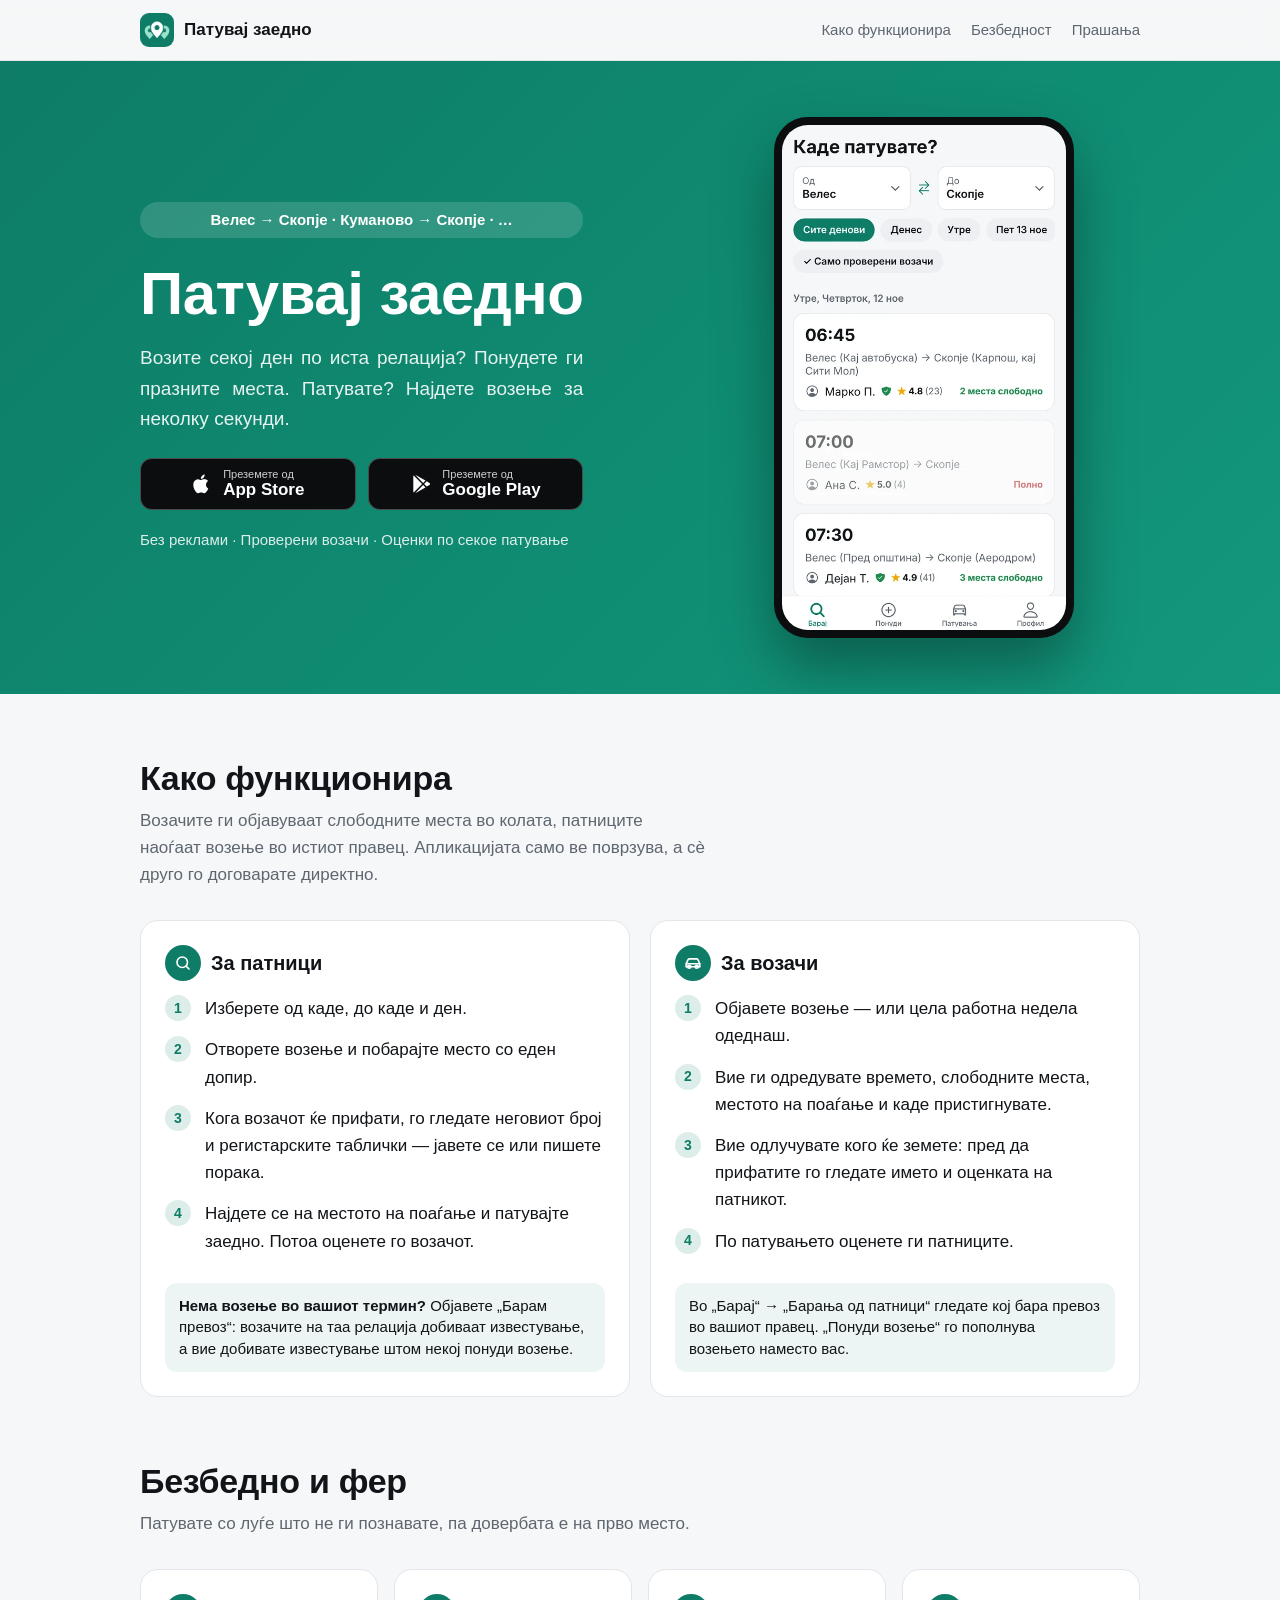
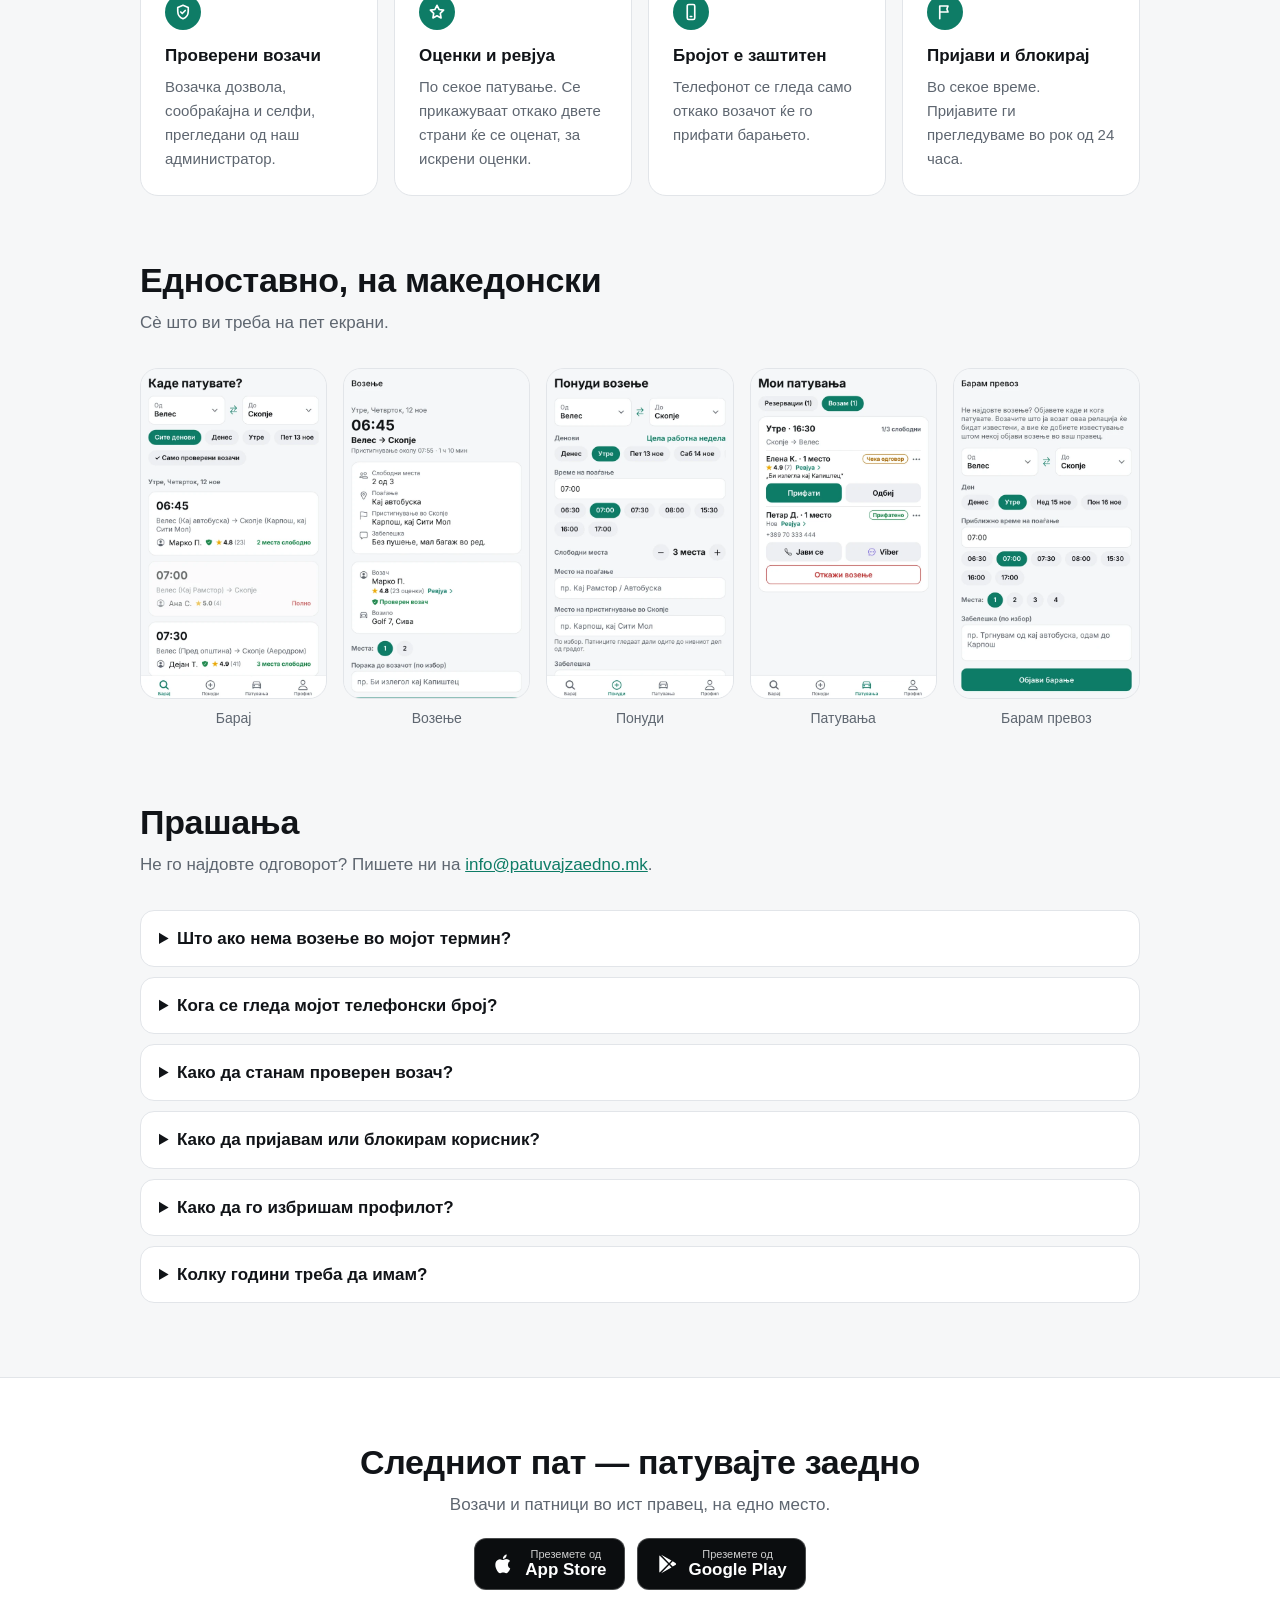
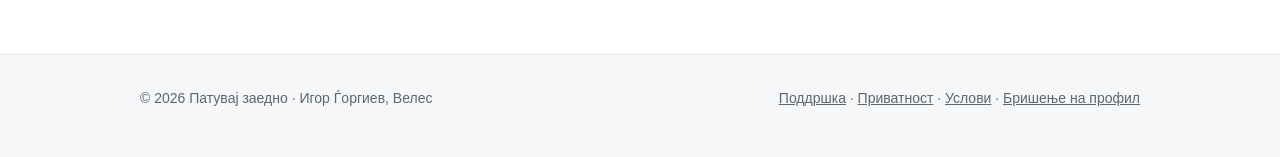
==== commit 142df596: "Add files via upload" ====
--- a/index.html
+++ b/index.html
@@ -162,7 +162,7 @@
           <ol class="steps">
             <li>Изберете од каде, до каде и ден.</li>
             <li>Отворете возење и побарајте место со еден допир.</li>
-            <li>Кога возачот ќе прифати, го гледате неговиот број и регистарските таблички — јавете се или пишете на Viber.</li>
+            <li>Кога возачот ќе прифати, го гледате неговиот број и регистарските таблички — јавете се или пишете порака.</li>
             <li>Најдете се на местото на поаѓање и патувајте заедно. Потоа оценете го возачот.</li>
           </ol>
           <p class="hint"><strong>Нема возење во вашиот термин?</strong> Објавете „Барам превоз“: возачите на таа релација добиваат известување, а вие добивате известување штом некој понуди возење.</p>
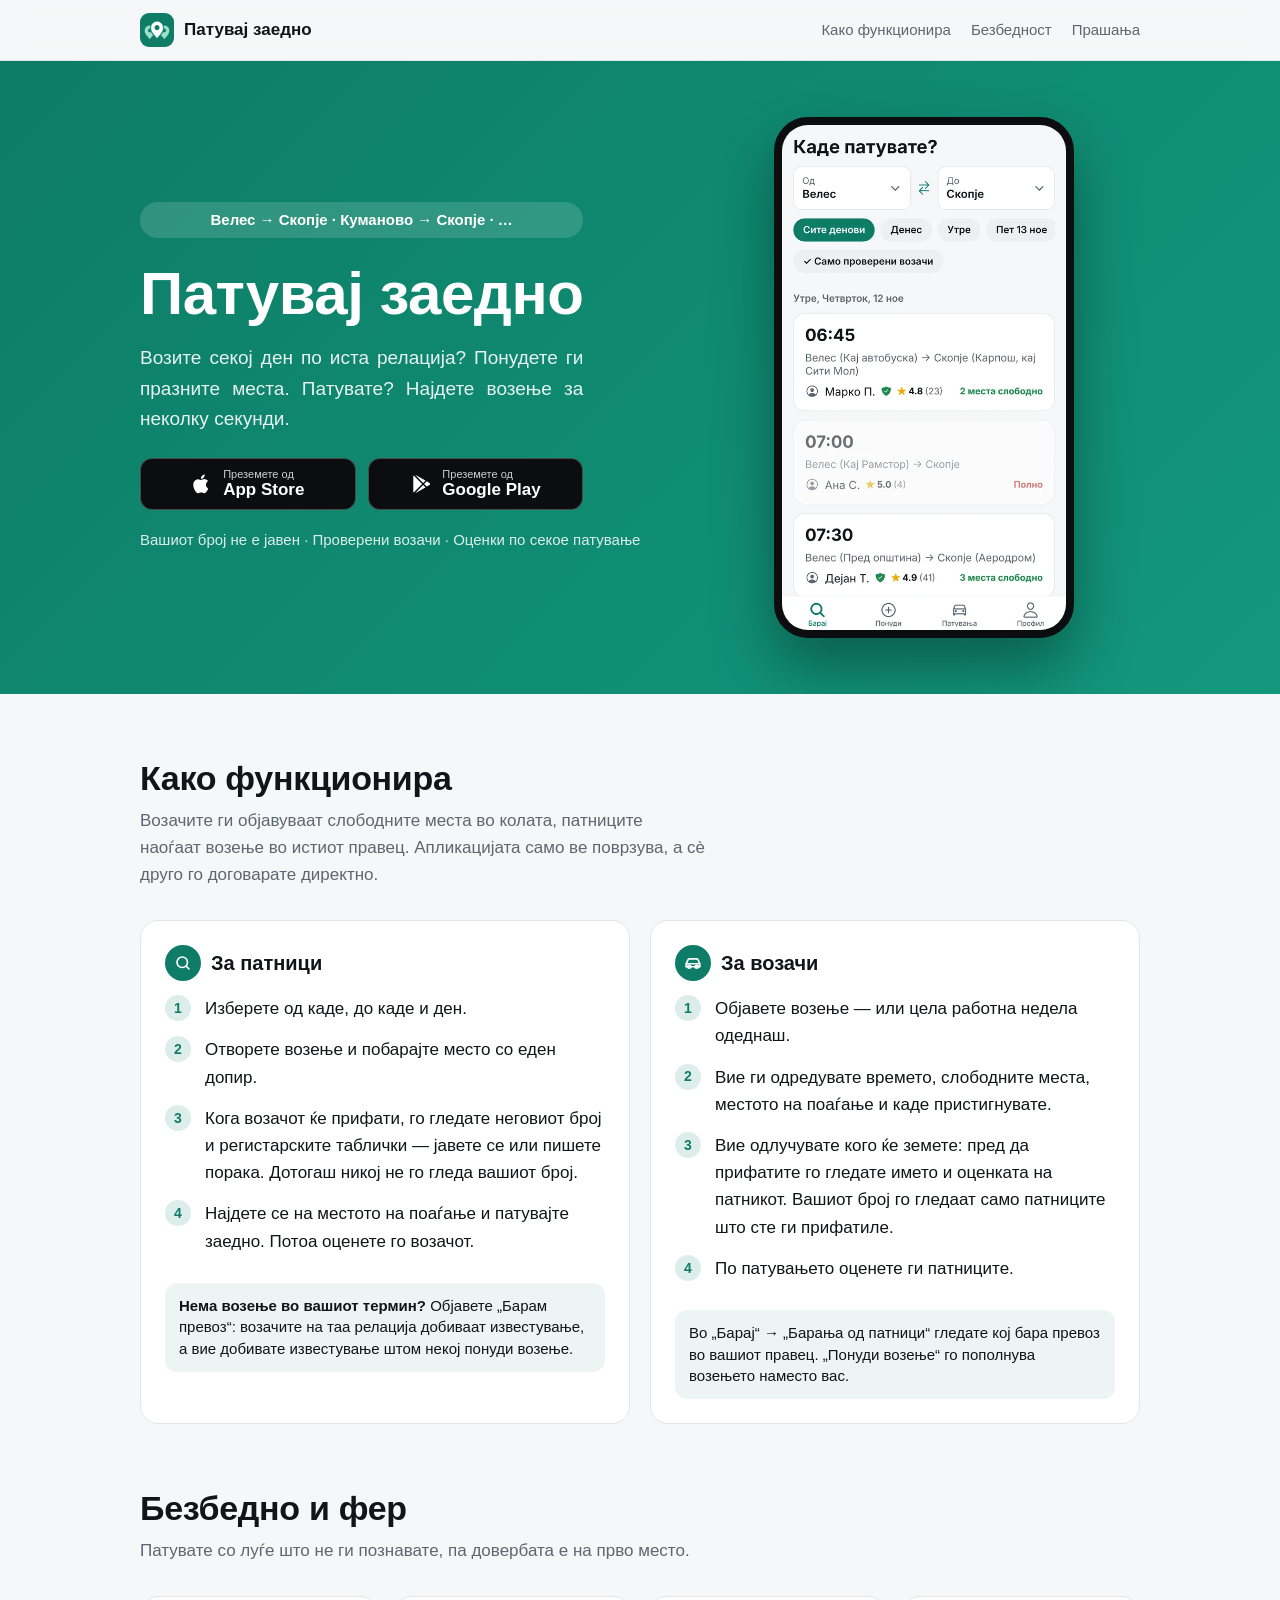
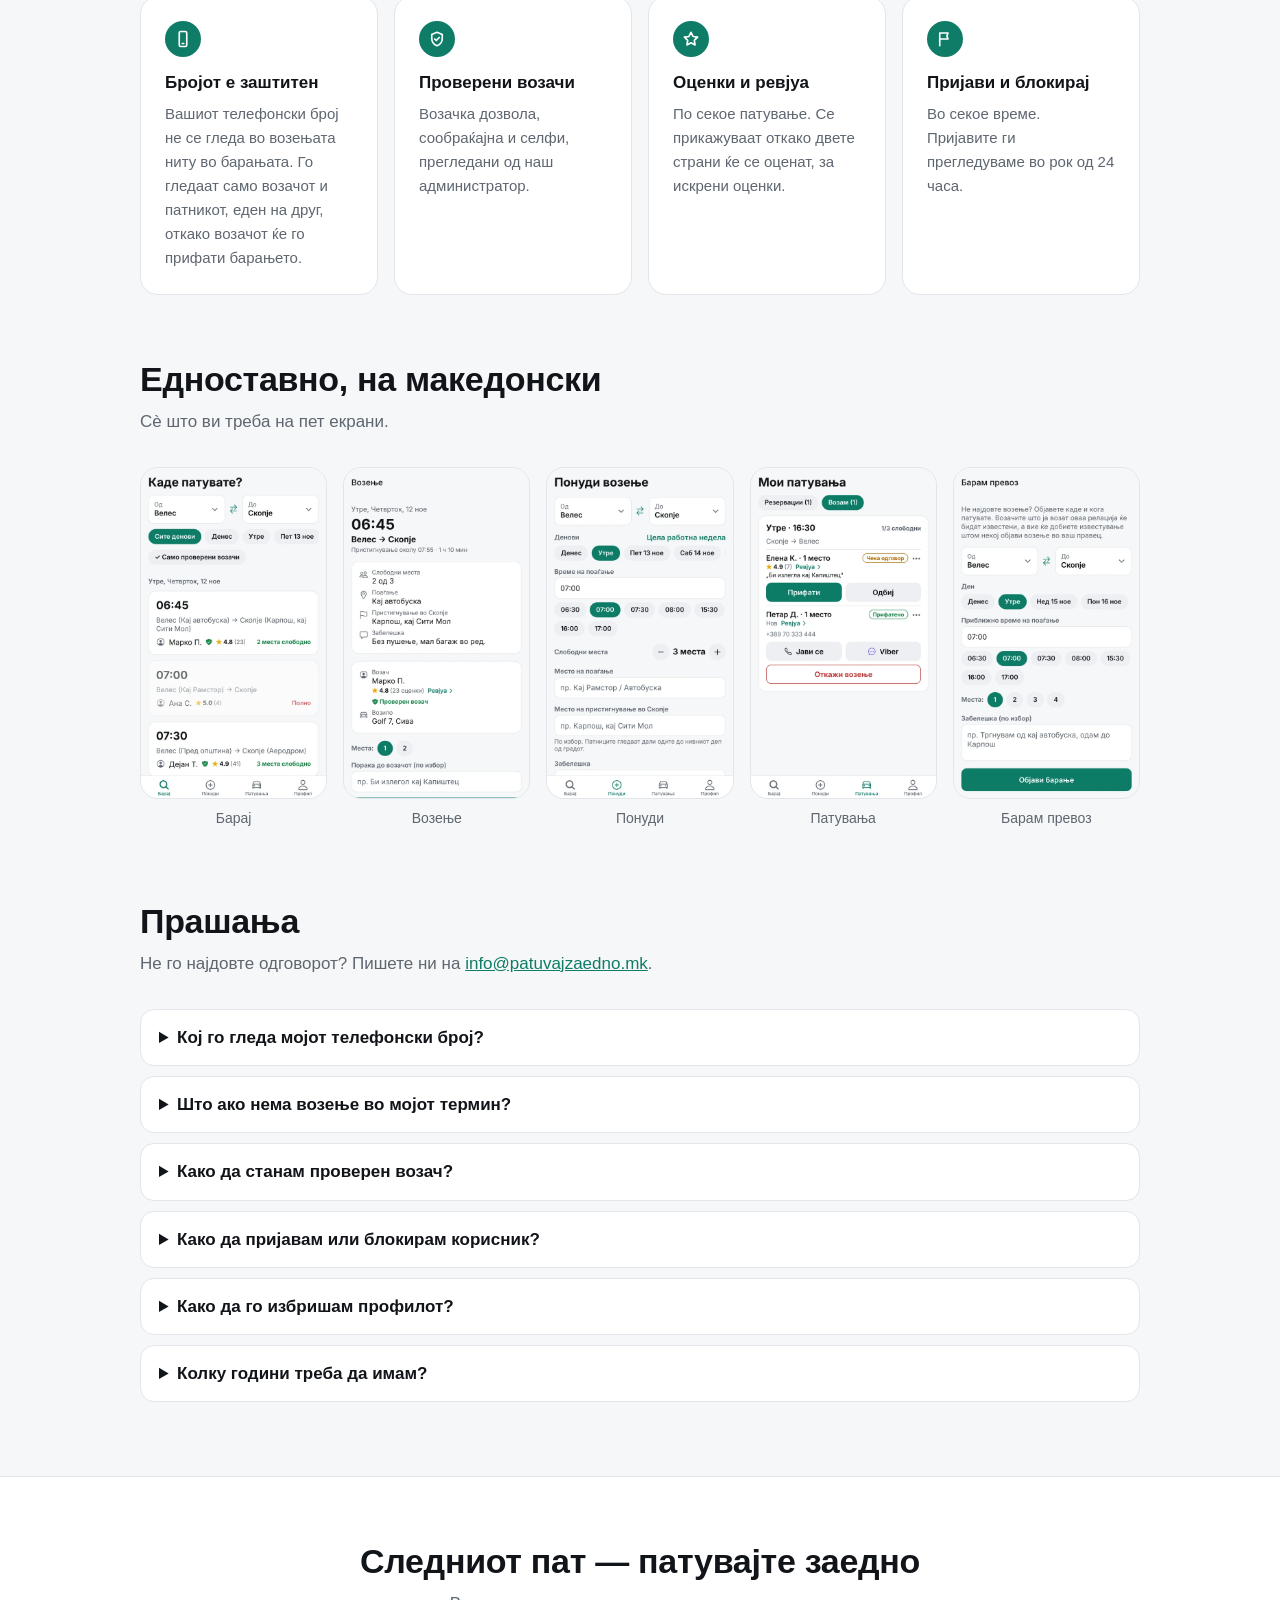
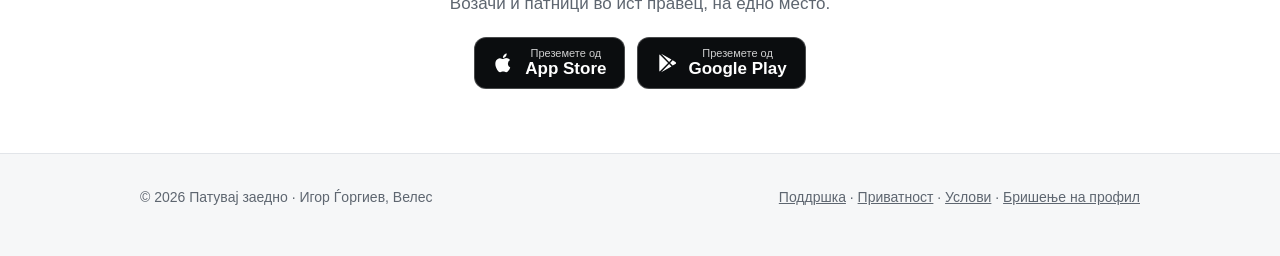
==== commit 4a4631cb: "Add files via upload" ====
--- a/index.html
+++ b/index.html
@@ -145,7 +145,7 @@
         <p class="lead">Возите секој ден по иста релација? Понудете ги празните места. Патувате? Најдете возење за неколку секунди.</p>
         <div class="stores hero-stores" data-stores></div>
       </div>
-      <p class="facts">Без реклами · Проверени возачи · Оценки по секое патување</p>
+      <p class="facts">Вашиот број не е јавен · Проверени возачи · Оценки по секое патување</p>
     </div>
     <div class="phone"><img src="img/screen-search.webp" width="540" height="960" alt="Апликацијата: листа на возења Велес → Скопје"></div>
   </div>
@@ -162,7 +162,7 @@
           <ol class="steps">
             <li>Изберете од каде, до каде и ден.</li>
             <li>Отворете возење и побарајте место со еден допир.</li>
-            <li>Кога возачот ќе прифати, го гледате неговиот број и регистарските таблички — јавете се или пишете порака.</li>
+            <li>Кога возачот ќе прифати, го гледате неговиот број и регистарските таблички — јавете се или пишете порака. Дотогаш никој не го гледа вашиот број.</li>
             <li>Најдете се на местото на поаѓање и патувајте заедно. Потоа оценете го возачот.</li>
           </ol>
           <p class="hint"><strong>Нема возење во вашиот термин?</strong> Објавете „Барам превоз“: возачите на таа релација добиваат известување, а вие добивате известување штом некој понуди возење.</p>
@@ -172,7 +172,7 @@
           <ol class="steps">
             <li>Објавете возење — или цела работна недела одеднаш.</li>
             <li>Вие ги одредувате времето, слободните места, местото на поаѓање и каде пристигнувате.</li>
-            <li>Вие одлучувате кого ќе земете: пред да прифатите го гледате името и оценката на патникот.</li>
+            <li>Вие одлучувате кого ќе земете: пред да прифатите го гледате името и оценката на патникот. Вашиот број го гледаат само патниците што сте ги прифатиле.</li>
             <li>По патувањето оценете ги патниците.</li>
           </ol>
           <p class="hint">Во „Барај“ → „Барања од патници“ гледате кој бара превоз во вашиот правец. „Понуди возење“ го пополнува возењето наместо вас.</p>
@@ -187,6 +187,11 @@
       <p class="sub">Патувате со луѓе што не ги познавате, па довербата е на прво место.</p>
       <div class="grid4">
         <div class="card feature">
+          <span class="badge"><svg viewBox="0 0 24 24"><rect x="7" y="2" width="10" height="20" rx="2"/><path d="M11 18h2"/></svg></span>
+          <h3>Бројот е заштитен</h3>
+          <p>Вашиот телефонски број не се гледа во возењата ниту во барањата. Го гледаат само возачот и патникот, еден на друг, откако возачот ќе го прифати барањето.</p>
+        </div>
+        <div class="card feature">
           <span class="badge"><svg viewBox="0 0 24 24"><path d="M12 3 5 6v5c0 4.5 3 8.5 7 10 4-1.5 7-5.5 7-10V6l-7-3Z"/><path d="m9 12 2 2 4-4"/></svg></span>
           <h3>Проверени возачи</h3>
           <p>Возачка дозвола, сообраќајна и селфи, прегледани од наш администратор.</p>
@@ -195,11 +200,6 @@
           <span class="badge"><svg viewBox="0 0 24 24"><path d="m12 3 2.7 5.6 6.1.9-4.4 4.3 1 6.1L12 17l-5.4 2.9 1-6.1-4.4-4.3 6.1-.9L12 3Z"/></svg></span>
           <h3>Оценки и ревјуа</h3>
           <p>По секое патување. Се прикажуваат откако двете страни ќе се оценат, за искрени оценки.</p>
-        </div>
-        <div class="card feature">
-          <span class="badge"><svg viewBox="0 0 24 24"><rect x="7" y="2" width="10" height="20" rx="2"/><path d="M11 18h2"/></svg></span>
-          <h3>Бројот е заштитен</h3>
-          <p>Телефонот се гледа само откако возачот ќе го прифати барањето.</p>
         </div>
         <div class="card feature">
           <span class="badge"><svg viewBox="0 0 24 24"><path d="M5 21V4h11l-1.5 4L16 12H5"/></svg></span>
@@ -228,8 +228,8 @@
     <div class="wrap">
       <h2>Прашања</h2>
       <p class="sub">Не го најдовте одговорот? Пишете ни на <a href="mailto:info@patuvajzaedno.mk">info@patuvajzaedno.mk</a>.</p>
+      <details><summary>Кој го гледа мојот телефонски број?</summary><p>Додека барате или нудите возење, никој. Бројот не се гледа во возењата, во барањата за превоз ниту во профилот. Се прикажува само на возачот и патникот, еден на друг, откако возачот ќе го прифати барањето за место. Ако барањето е одбиено, бројот не се прикажува.</p></details>
       <details><summary>Што ако нема возење во мојот термин?</summary><p>Во „Барај“, на дното од листата, допрете „Барам превоз“ и внесете релација, ден и приближно време. Возачите што ја возат таа релација добиваат известување, а вие добивате известување штом некој објави возење во ваш правец. Вашиот број не се гледа во барањето.</p></details>
-      <details><summary>Кога се гледа мојот телефонски број?</summary><p>Само откако возачот ќе го прифати барањето — тогаш возачот и патникот ги гледаат броевите еден на друг.</p></details>
       <details><summary>Како да станам проверен возач?</summary><p>Во апликацијата: Профил → Проверен возач. Сликајте ја возачката, сообраќајната дозвола и селфи. Проверуваме во рок од 24 часа, а потоа фотографиите се бришат.</p></details>
       <details><summary>Како да пријавам или блокирам корисник?</summary><p>Отворете го возењето и допрете „Пријави или блокирај го возачот“. За патник: Патувања → Возам → „⋯“ до неговото име.</p></details>
       <details><summary>Како да го избришам профилот?</summary><p>Профил → Избриши профил. Без апликацијата: <a href="delete-account.html">Бришење на профил</a>.</p></details>
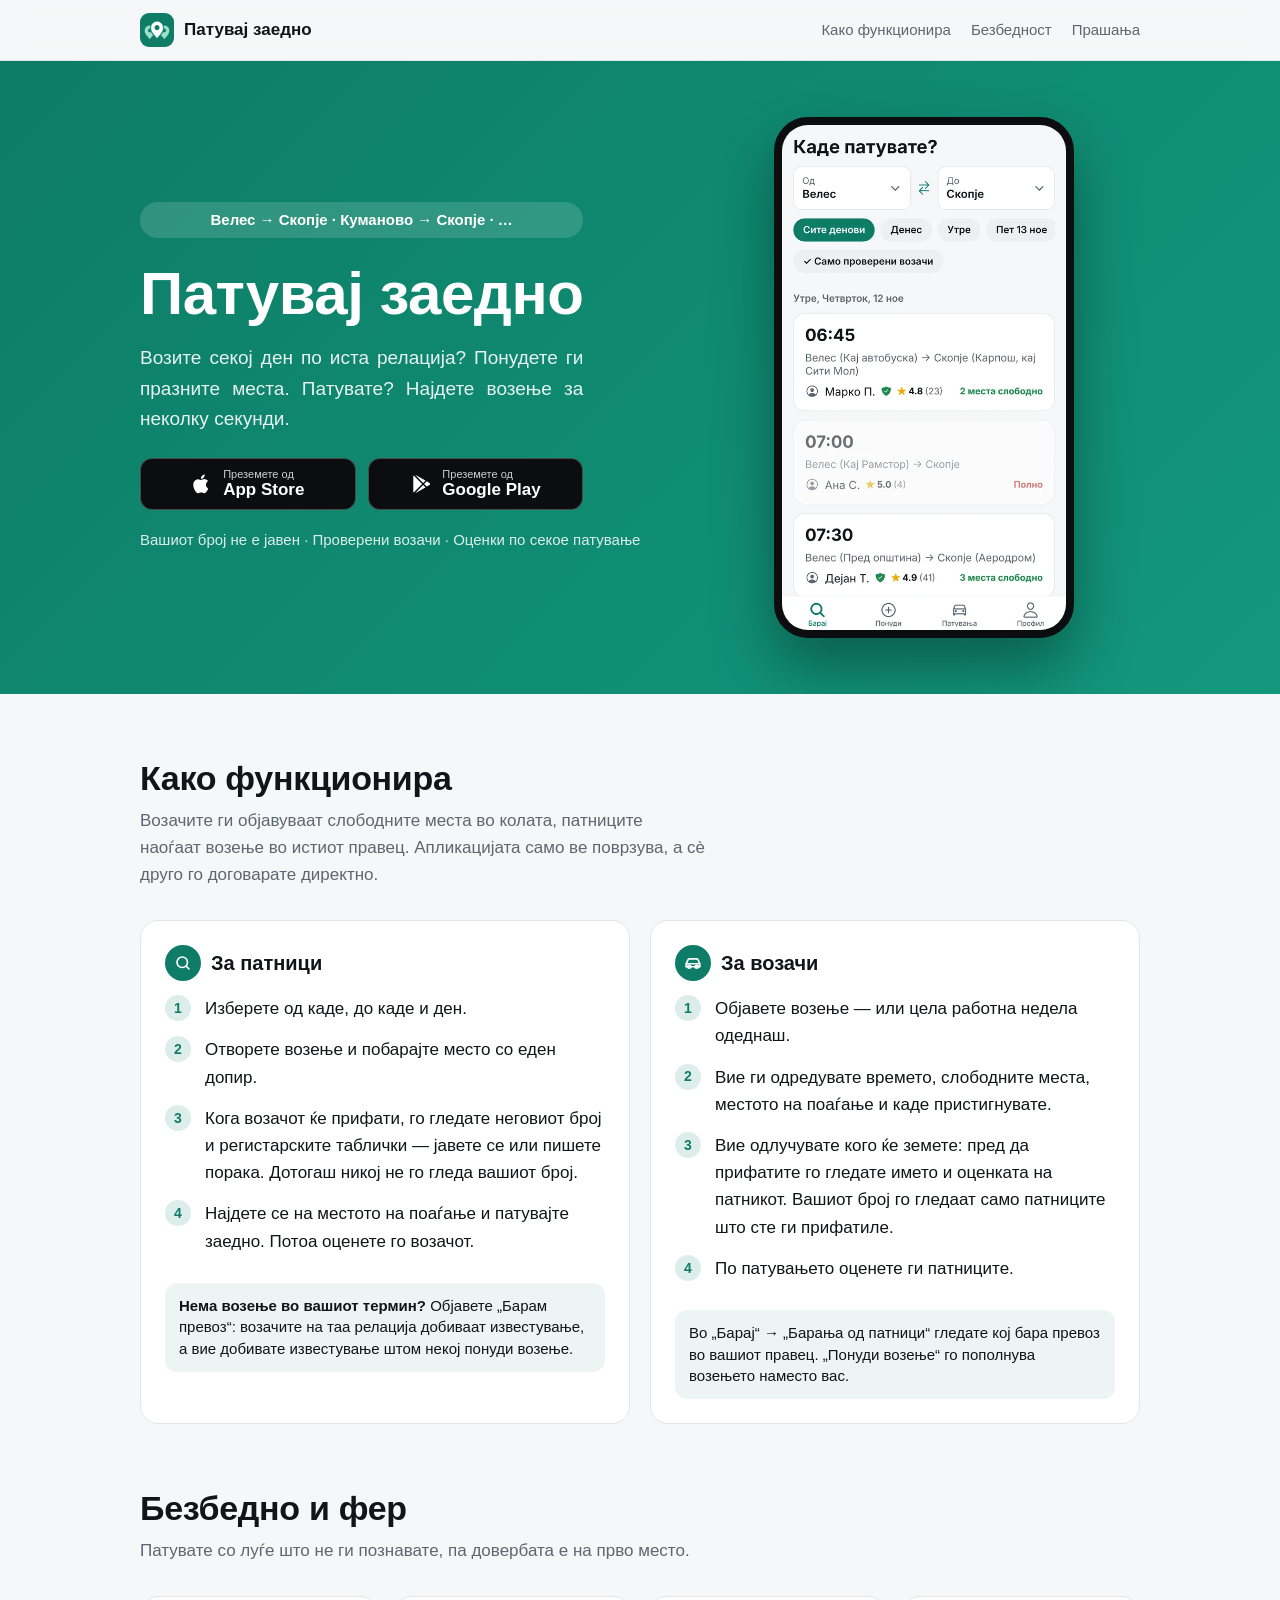
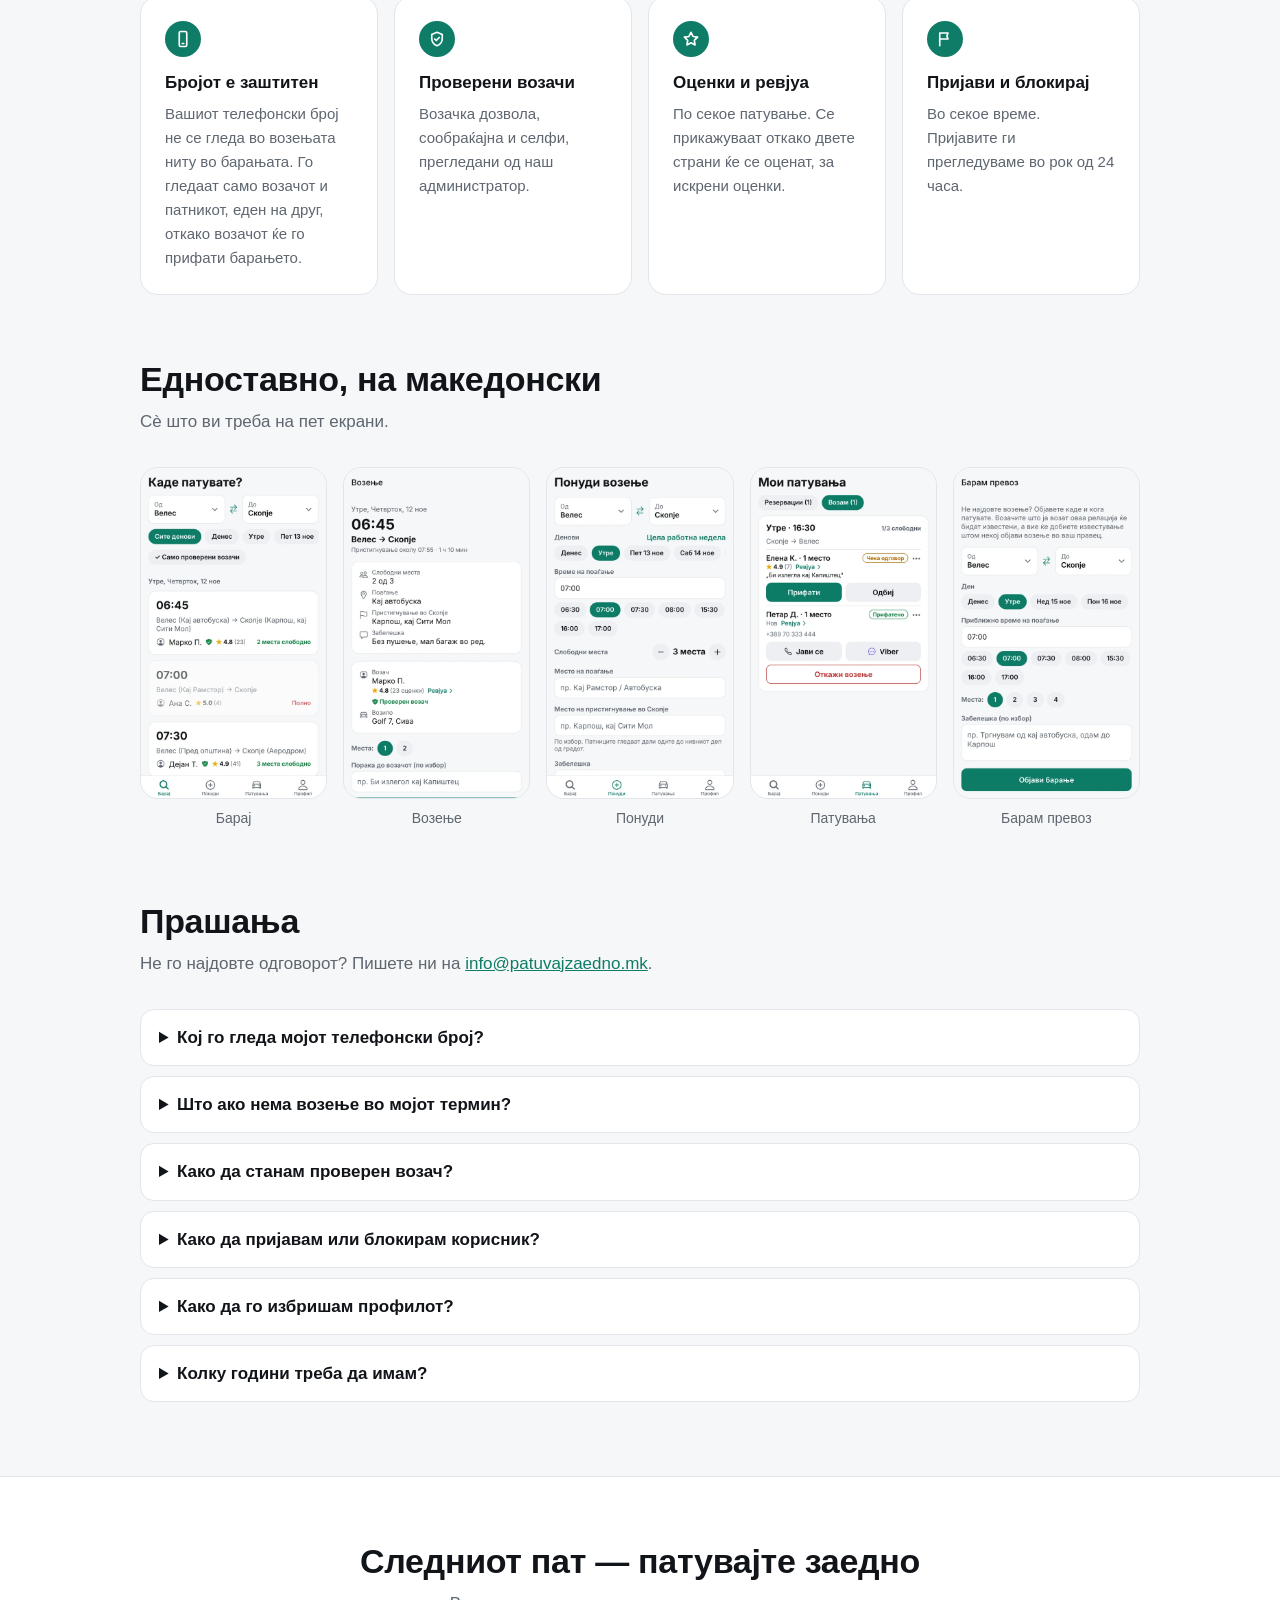
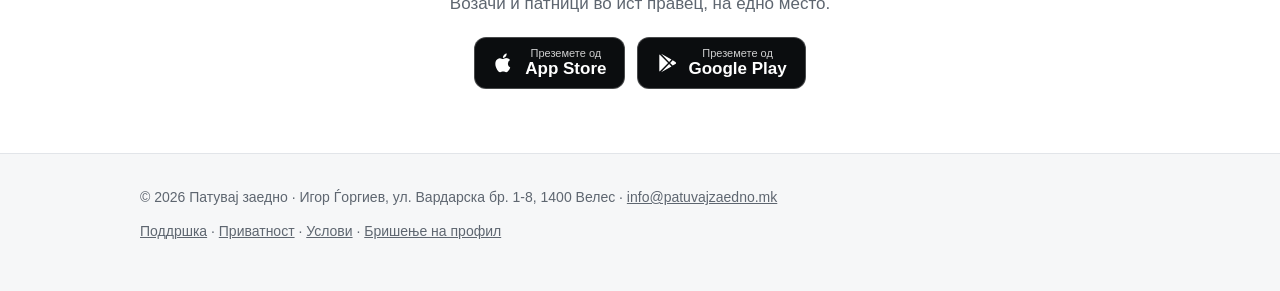
==== commit 04463044: "Add files via upload" ====
--- a/index.html
+++ b/index.html
@@ -250,7 +250,7 @@
 
 <footer>
   <div class="wrap">
-    <span>© 2026 Патувај заедно · Игор Ѓоргиев, Велес</span>
+    <span>© 2026 Патувај заедно · Игор Ѓоргиев, ул. Вардарска бр. 1-8, 1400 Велес · <a href="mailto:info@patuvajzaedno.mk">info@patuvajzaedno.mk</a></span>
     <span>
       <a href="support.html">Поддршка</a> ·
       <a href="privacy.html">Приватност</a> ·
